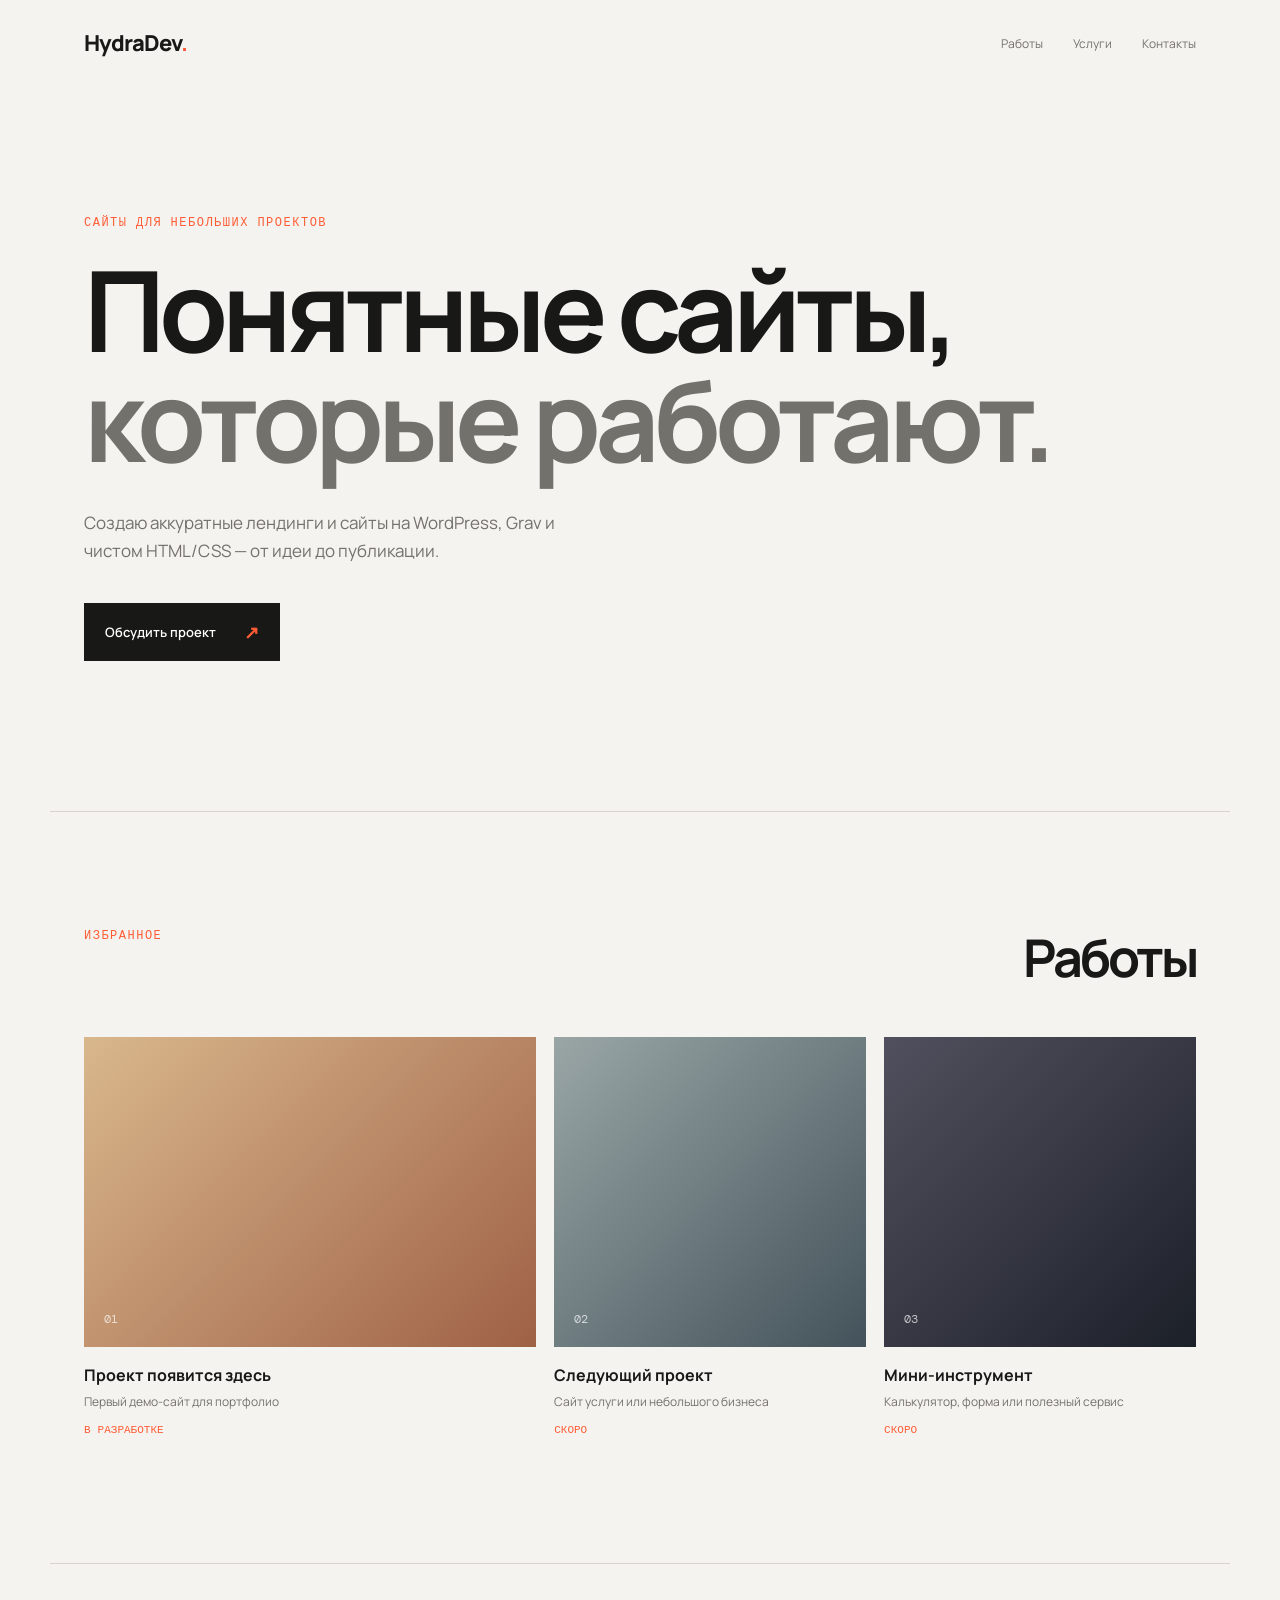
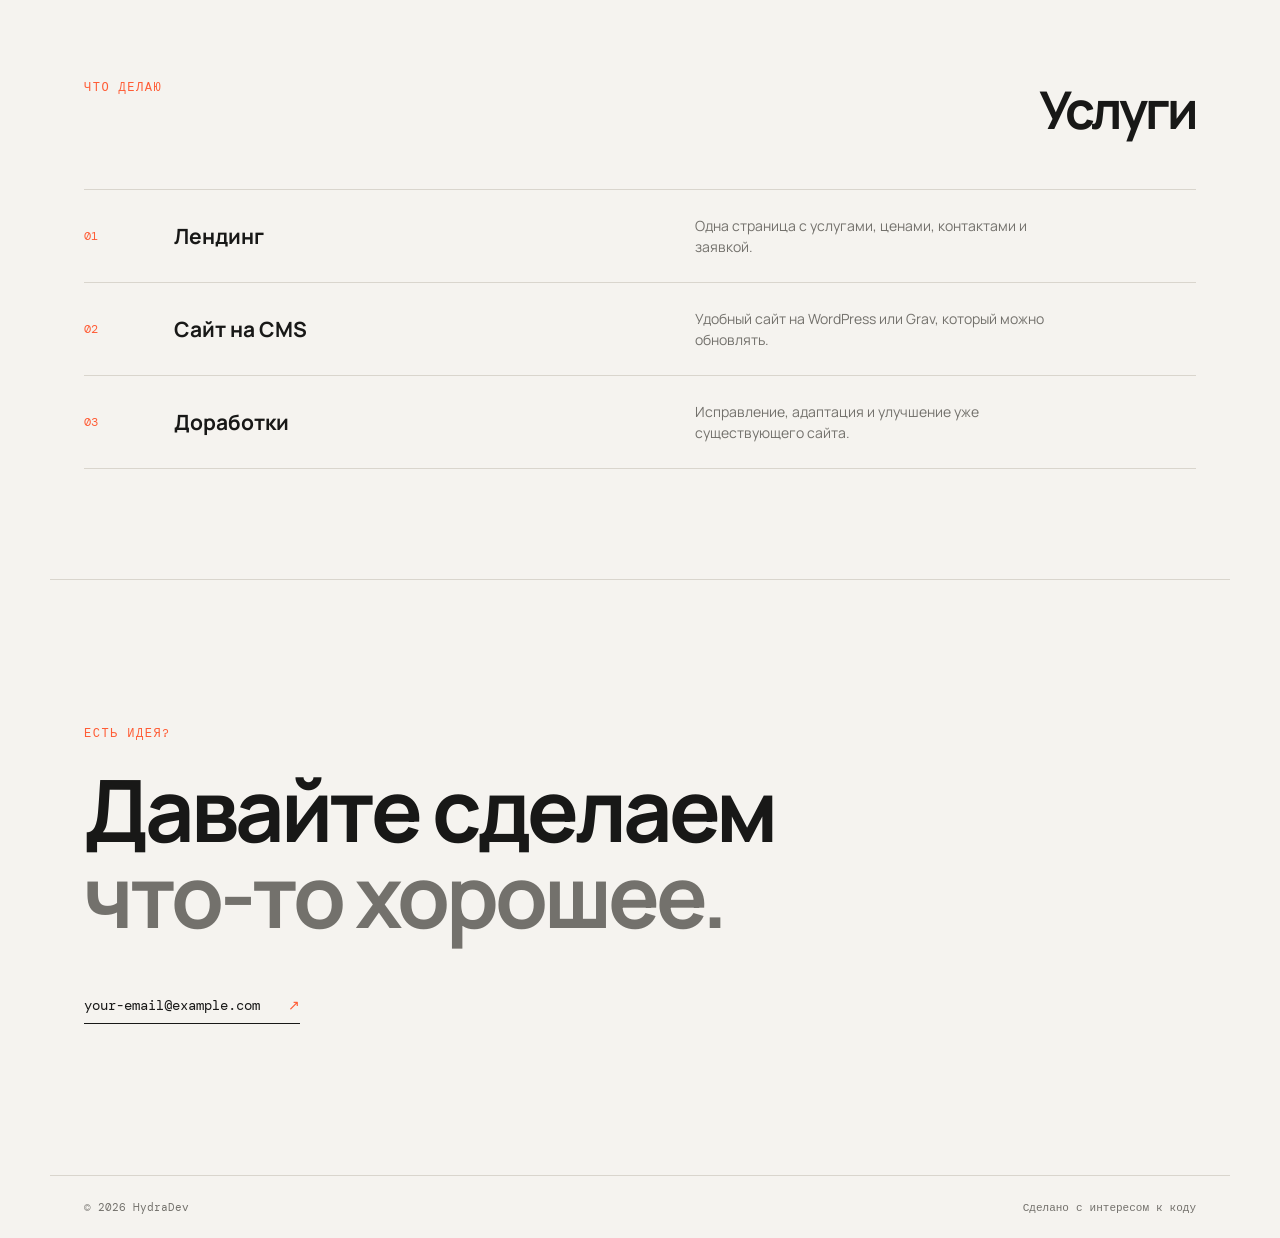
==== index.html @ 3c00d375 "Create first portfolio landing page" ====
<!doctype html>
<html lang="ru">
<head>
  <meta charset="utf-8">
  <meta name="viewport" content="width=device-width, initial-scale=1">
  <meta name="description" content="Портфолио HydraDev — быстрые сайты на WordPress, Grav и чистом HTML/CSS.">
  <title>HydraDev — сайты и веб-инструменты</title>
  <link rel="stylesheet" href="styles.css">
</head>
<body>
  <header class="site-header">
    <a class="brand" href="#top">HydraDev<span>.</span></a>
    <nav aria-label="Основная навигация">
      <a href="#works">Работы</a>
      <a href="#services">Услуги</a>
      <a href="#contact">Контакты</a>
    </nav>
  </header>

  <main id="top">
    <section class="hero">
      <p class="eyebrow">Сайты для небольших проектов</p>
      <h1>Понятные сайты,<br><em>которые работают.</em></h1>
      <p class="lead">Создаю аккуратные лендинги и сайты на WordPress, Grav и чистом HTML/CSS — от идеи до публикации.</p>
      <a class="button" href="#contact">Обсудить проект <span>↗</span></a>
    </section>

    <section class="section" id="works">
      <div class="section-heading"><p class="eyebrow">Избранное</p><h2>Работы</h2></div>
      <div class="work-grid">
        <article class="work-card featured"><div class="work-image warm"><span>01</span></div><div class="work-meta"><h3>Проект появится здесь</h3><p>Первый демо-сайт для портфолио</p><b>В разработке</b></div></article>
        <article class="work-card"><div class="work-image cool"><span>02</span></div><div class="work-meta"><h3>Следующий проект</h3><p>Сайт услуги или небольшого бизнеса</p><b>Скоро</b></div></article>
        <article class="work-card"><div class="work-image dark"><span>03</span></div><div class="work-meta"><h3>Мини-инструмент</h3><p>Калькулятор, форма или полезный сервис</p><b>Скоро</b></div></article>
      </div>
    </section>

    <section class="section services" id="services">
      <div class="section-heading"><p class="eyebrow">Что делаю</p><h2>Услуги</h2></div>
      <div class="service-list">
        <div><span>01</span><h3>Лендинг</h3><p>Одна страница с услугами, ценами, контактами и заявкой.</p></div>
        <div><span>02</span><h3>Сайт на CMS</h3><p>Удобный сайт на WordPress или Grav, который можно обновлять.</p></div>
        <div><span>03</span><h3>Доработки</h3><p>Исправление, адаптация и улучшение уже существующего сайта.</p></div>
      </div>
    </section>

    <section class="contact" id="contact"><p class="eyebrow">Есть идея?</p><h2>Давайте сделаем<br><em>что-то хорошее.</em></h2><a class="contact-link" href="mailto:your-email@example.com">your-email@example.com <span>↗</span></a></section>
  </main>

  <footer><span>© 2026 HydraDev</span><span>Сделано с интересом к коду</span></footer>
</body>
</html>
---- styles.css ----
@import url('https://fonts.googleapis.com/css2?family=DM+Mono:wght@400;500&family=Manrope:wght@400;500;600;700;800&display=swap');
:root{--ink:#181817;--muted:#73716c;--paper:#f5f3ef;--line:#d9d5cd;--accent:#ff5c35}*{box-sizing:border-box}html{scroll-behavior:smooth}body{margin:0;background:var(--paper);color:var(--ink);font-family:Manrope,Arial,sans-serif}a{color:inherit;text-decoration:none}.site-header,main,footer{max-width:1180px;margin:auto}.site-header{display:flex;justify-content:space-between;align-items:center;padding:28px 34px}.brand{font-size:22px;font-weight:800;letter-spacing:-1px}.brand span{color:var(--accent)}nav{display:flex;gap:30px;font-size:12px;color:var(--muted)}nav a:hover{color:var(--ink)}.hero{padding:128px 34px 150px;border-bottom:1px solid var(--line)}.eyebrow{font:12px 'DM Mono',monospace;text-transform:uppercase;letter-spacing:1.5px;color:var(--accent);margin:0 0 25px}.hero h1{font-size:clamp(54px,9vw,112px);line-height:.98;letter-spacing:-6px;margin:0 0 34px;font-weight:700}.hero h1 em,.contact h2 em{font-style:normal;color:var(--muted)}.lead{max-width:490px;font-size:17px;line-height:1.65;color:var(--muted);margin:0 0 38px}.button{display:inline-flex;gap:28px;align-items:center;background:var(--ink);color:white;padding:17px 21px;font-size:13px;font-weight:600}.button span{color:var(--accent);font-size:18px}.section{padding:110px 34px;border-bottom:1px solid var(--line)}.section-heading{display:flex;justify-content:space-between;align-items:start;margin-bottom:44px}.section-heading .eyebrow{margin:5px 0}.section h2{font-size:52px;letter-spacing:-3px;margin:0}.work-grid{display:grid;grid-template-columns:1.45fr 1fr 1fr;gap:18px}.work-image{height:310px;display:flex;align-items:flex-end;padding:20px;font:12px 'DM Mono',monospace}.work-image span{color:rgba(255,255,255,.7)}.warm{background:linear-gradient(135deg,#d9b78c,#9f6146)}.cool{background:linear-gradient(135deg,#9aa6a6,#44535b)}.dark{background:linear-gradient(135deg,#51505e,#1c2029)}.work-meta{padding:17px 0}.work-meta h3{font-size:16px;margin:0 0 7px}.work-meta p,.work-meta b{font-size:12px;color:var(--muted);font-weight:400;margin:0}.work-meta b{display:block;margin-top:12px;color:var(--accent);font:11px 'DM Mono',monospace;text-transform:uppercase}.service-list{border-top:1px solid var(--line)}.service-list>div{display:grid;grid-template-columns:70px 1fr 1fr;gap:20px;align-items:center;padding:25px 0;border-bottom:1px solid var(--line)}.service-list span{font:12px 'DM Mono',monospace;color:var(--accent)}.service-list h3{font-size:21px;margin:0}.service-list p{font-size:14px;line-height:1.5;color:var(--muted);max-width:370px;margin:0}.contact{padding:145px 34px 160px}.contact h2{font-size:clamp(44px,7vw,86px);line-height:1;letter-spacing:-4px;margin:0 0 55px}.contact-link{font:14px 'DM Mono',monospace;border-bottom:1px solid var(--ink);padding-bottom:9px}.contact-link span{color:var(--accent);margin-left:20px}footer{border-top:1px solid var(--line);padding:24px 34px;display:flex;justify-content:space-between;color:var(--muted);font:11px 'DM Mono',monospace}@media(max-width:700px){.site-header,footer{padding-left:20px;padding-right:20px}nav{gap:12px}.hero,.section,.contact{padding-left:20px;padding-right:20px}.hero{padding-top:90px;padding-bottom:100px}.hero h1{letter-spacing:-3px}.section-heading{display:block}.section-heading h2{margin-top:15px}.work-grid{grid-template-columns:1fr}.work-image{height:220px}.service-list>div{grid-template-columns:42px 1fr}.service-list p{grid-column:2}.contact{padding-top:100px;padding-bottom:110px}footer{display:block;line-height:2.2}}
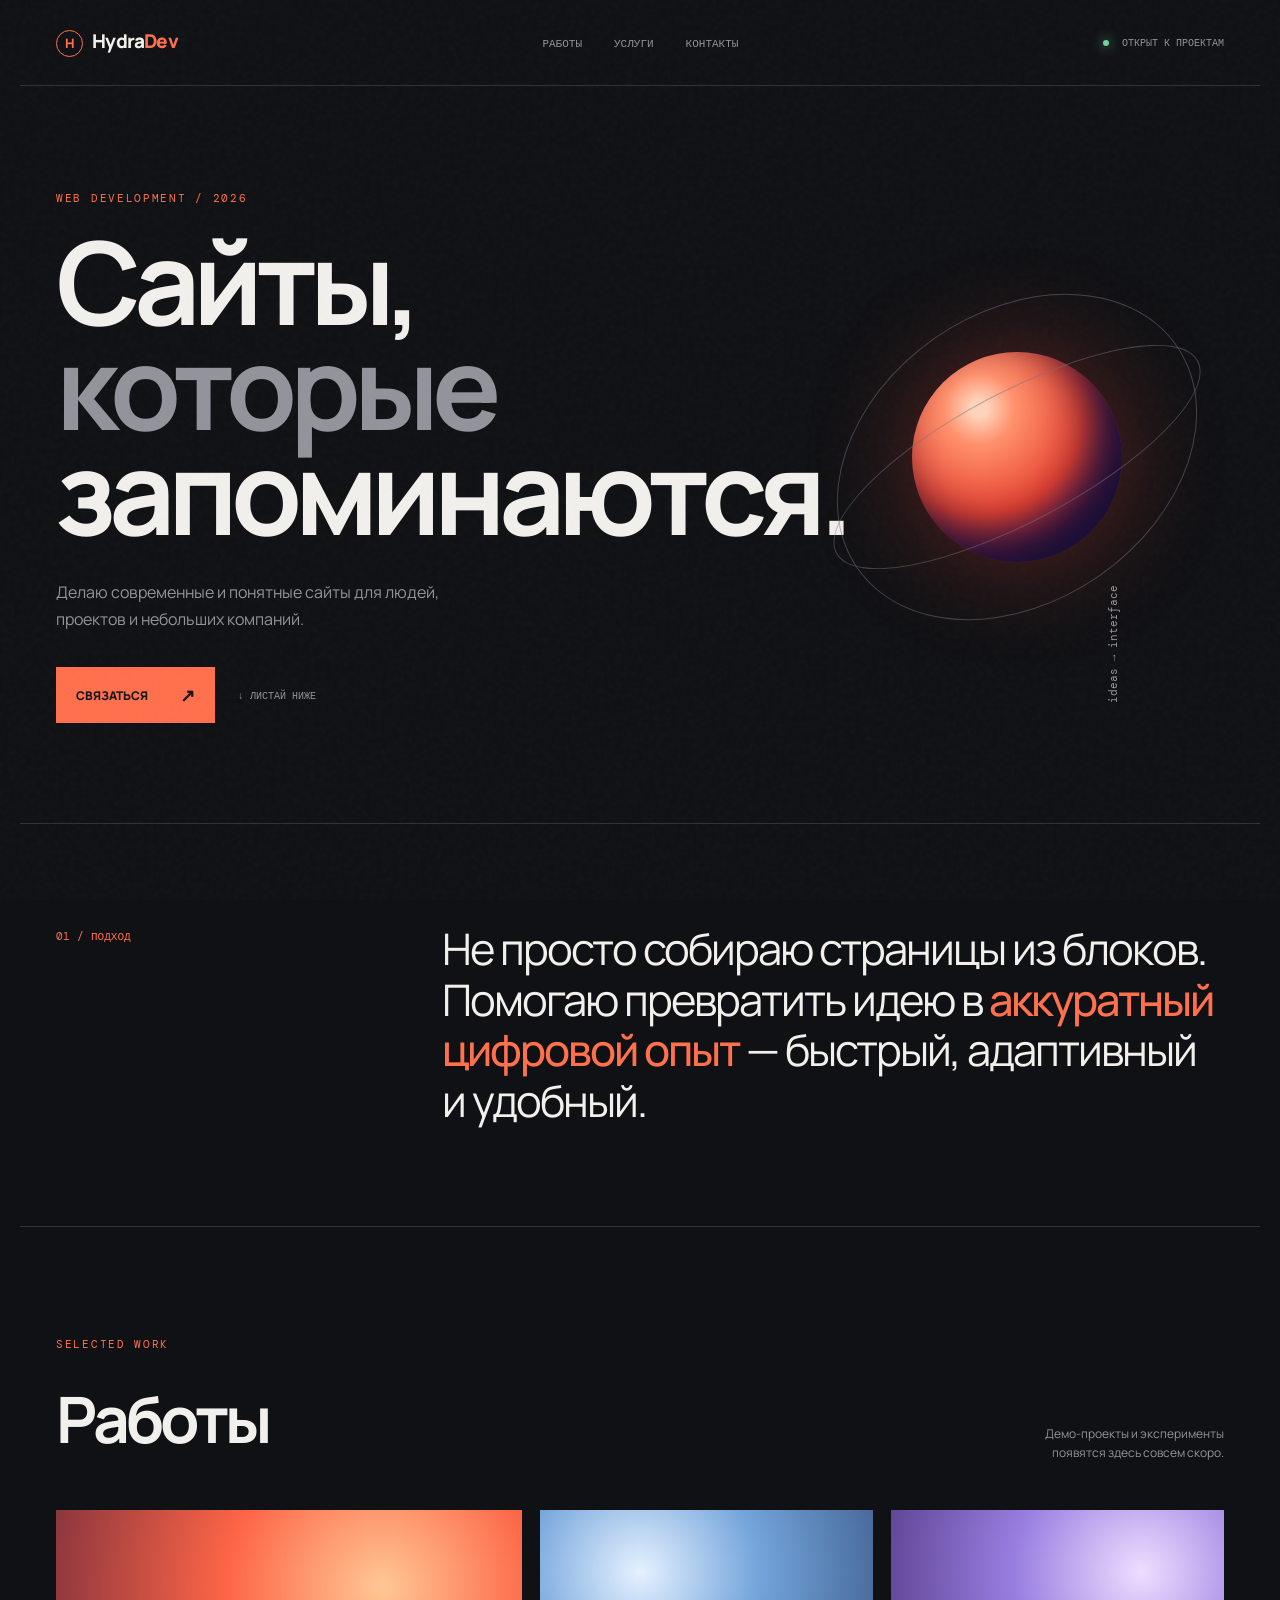
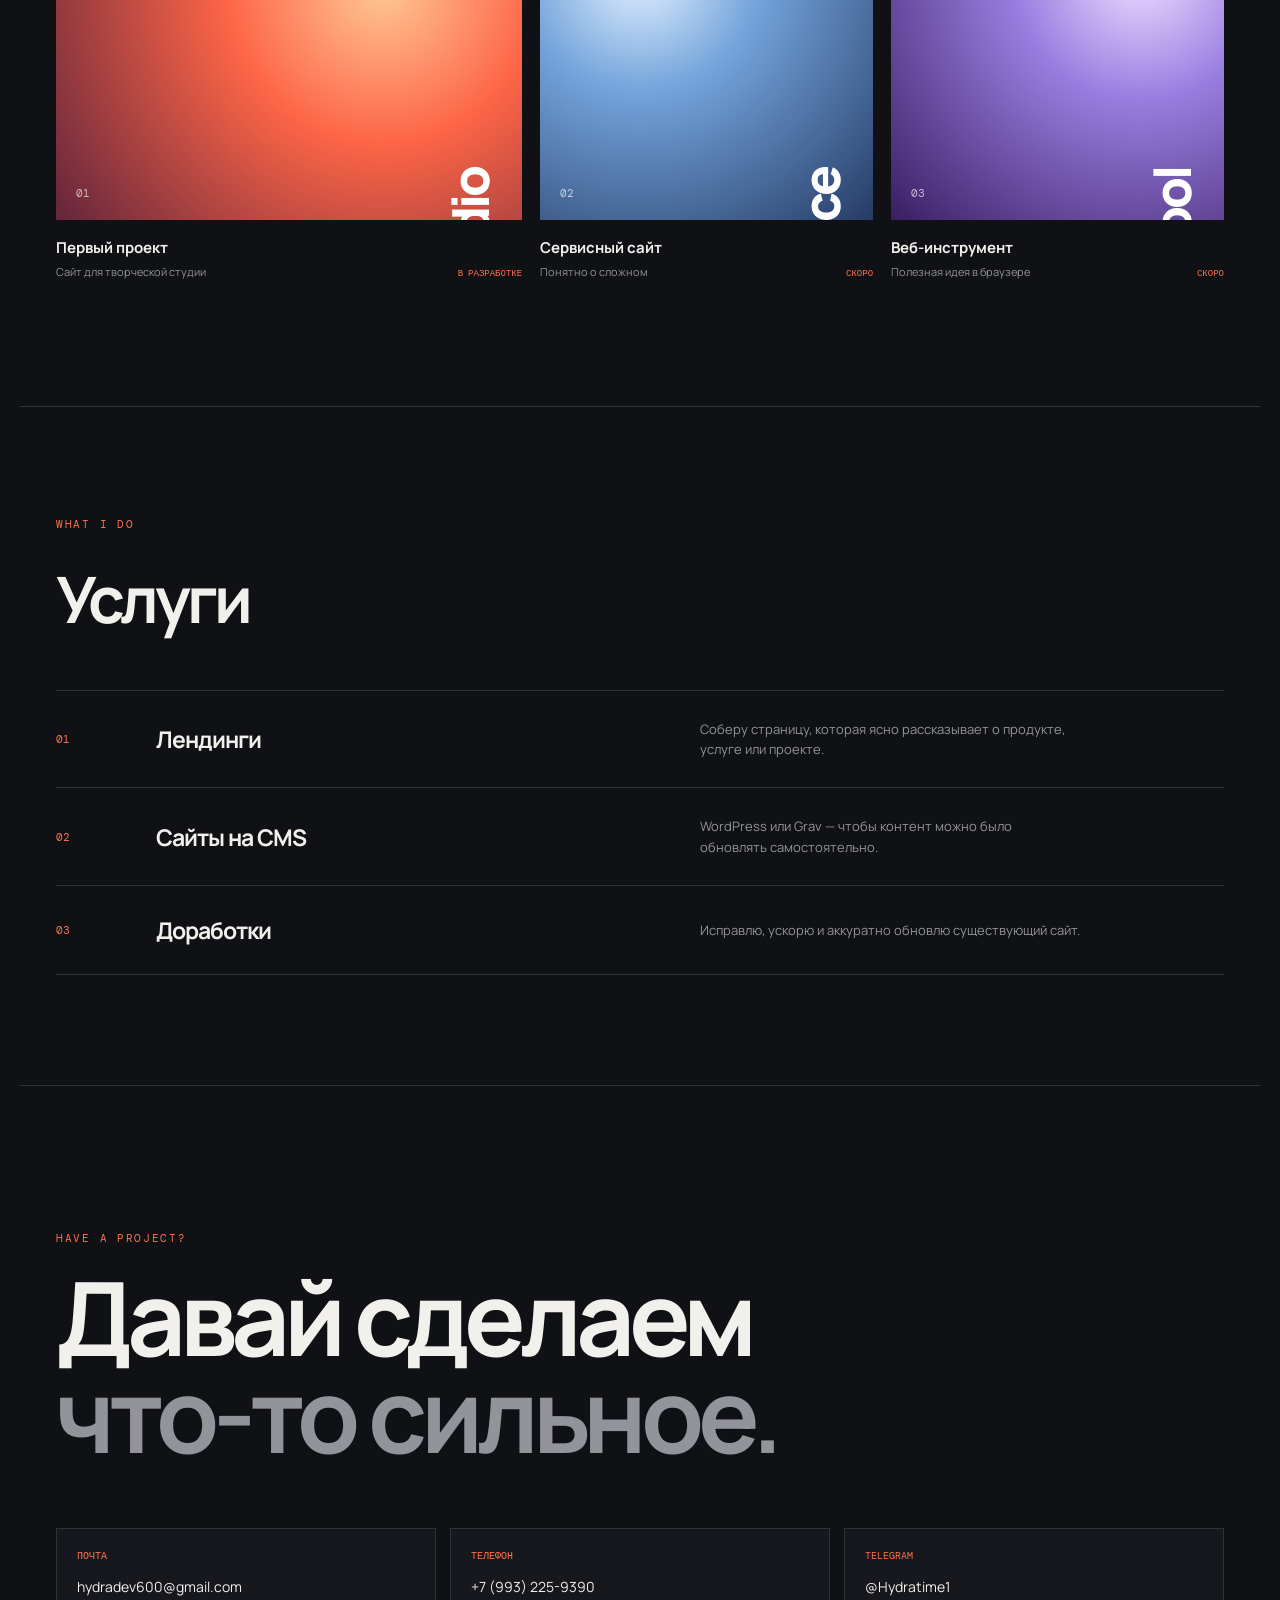
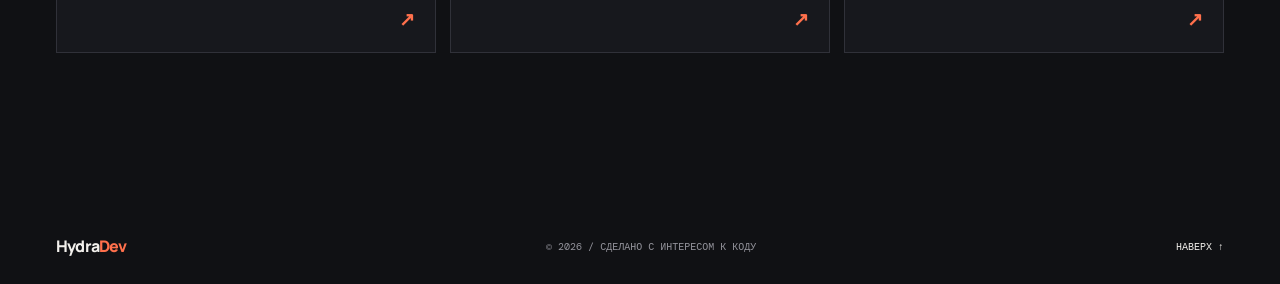
==== commit 07549706: "Redesign portfolio and add contact details" ====
--- a/index.html
+++ b/index.html
@@ -3,49 +3,51 @@
 <head>
   <meta charset="utf-8">
   <meta name="viewport" content="width=device-width, initial-scale=1">
-  <meta name="description" content="Портфолио HydraDev — быстрые сайты на WordPress, Grav и чистом HTML/CSS.">
-  <title>HydraDev — сайты и веб-инструменты</title>
+  <meta name="description" content="HydraDev — разработка сайтов на WordPress, Grav и HTML/CSS.">
+  <meta name="theme-color" content="#101114">
+  <title>HydraDev — сайты с характером</title>
+  <link rel="preconnect" href="https://fonts.googleapis.com">
+  <link rel="preconnect" href="https://fonts.gstatic.com" crossorigin>
+  <link href="https://fonts.googleapis.com/css2?family=DM+Mono:wght@400;500&family=Manrope:wght@400;500;600;700;800&display=swap" rel="stylesheet">
   <link rel="stylesheet" href="styles.css">
 </head>
 <body>
+  <div class="noise" aria-hidden="true"></div>
   <header class="site-header">
-    <a class="brand" href="#top">HydraDev<span>.</span></a>
+    <a class="brand" href="#top" aria-label="HydraDev, на главную"><span class="brand-mark">H</span> Hydra<span>Dev</span></a>
     <nav aria-label="Основная навигация">
-      <a href="#works">Работы</a>
-      <a href="#services">Услуги</a>
-      <a href="#contact">Контакты</a>
+      <a href="#works">Работы</a><a href="#services">Услуги</a><a href="#contacts">Контакты</a>
     </nav>
+    <span class="availability"><i></i> открыт к проектам</span>
   </header>
 
   <main id="top">
     <section class="hero">
-      <p class="eyebrow">Сайты для небольших проектов</p>
-      <h1>Понятные сайты,<br><em>которые работают.</em></h1>
-      <p class="lead">Создаю аккуратные лендинги и сайты на WordPress, Grav и чистом HTML/CSS — от идеи до публикации.</p>
-      <a class="button" href="#contact">Обсудить проект <span>↗</span></a>
+      <div class="hero-copy">
+        <p class="eyebrow">Web development / 2026</p>
+        <h1>Сайты,<br><em>которые</em><br>запоминаются.</h1>
+        <p class="lead">Делаю современные и понятные сайты для людей, проектов и небольших компаний.</p>
+        <div class="hero-actions"><a class="button" href="#contacts">Связаться <span>↗</span></a><span class="scroll-note">↓ листай ниже</span></div>
+      </div>
+      <div class="hero-art" aria-hidden="true"><div class="orb"></div><div class="orbit orbit-one"></div><div class="orbit orbit-two"></div><span class="art-label">ideas → interface</span></div>
     </section>
 
+    <section class="intro"><p class="section-number">01 / подход</p><p class="intro-text">Не просто собираю страницы из блоков. Помогаю превратить идею в <strong>аккуратный цифровой опыт</strong> — быстрый, адаптивный и удобный.</p></section>
+
     <section class="section" id="works">
-      <div class="section-heading"><p class="eyebrow">Избранное</p><h2>Работы</h2></div>
+      <div class="section-top"><div><p class="eyebrow">Selected work</p><h2>Работы</h2></div><p class="section-caption">Демо-проекты и эксперименты<br>появятся здесь совсем скоро.</p></div>
       <div class="work-grid">
-        <article class="work-card featured"><div class="work-image warm"><span>01</span></div><div class="work-meta"><h3>Проект появится здесь</h3><p>Первый демо-сайт для портфолио</p><b>В разработке</b></div></article>
-        <article class="work-card"><div class="work-image cool"><span>02</span></div><div class="work-meta"><h3>Следующий проект</h3><p>Сайт услуги или небольшого бизнеса</p><b>Скоро</b></div></article>
-        <article class="work-card"><div class="work-image dark"><span>03</span></div><div class="work-meta"><h3>Мини-инструмент</h3><p>Калькулятор, форма или полезный сервис</p><b>Скоро</b></div></article>
+        <article class="work-card work-main"><div class="work-visual visual-orange"><span class="visual-index">01</span><span class="visual-word">studio</span></div><div class="work-info"><div><h3>Первый проект</h3><p>Сайт для творческой студии</p></div><span class="status">в разработке</span></div></article>
+        <article class="work-card"><div class="work-visual visual-blue"><span class="visual-index">02</span><span class="visual-word">service</span></div><div class="work-info"><div><h3>Сервисный сайт</h3><p>Понятно о сложном</p></div><span class="status">скоро</span></div></article>
+        <article class="work-card"><div class="work-visual visual-violet"><span class="visual-index">03</span><span class="visual-word">tool</span></div><div class="work-info"><div><h3>Веб-инструмент</h3><p>Полезная идея в браузере</p></div><span class="status">скоро</span></div></article>
       </div>
     </section>
 
-    <section class="section services" id="services">
-      <div class="section-heading"><p class="eyebrow">Что делаю</p><h2>Услуги</h2></div>
-      <div class="service-list">
-        <div><span>01</span><h3>Лендинг</h3><p>Одна страница с услугами, ценами, контактами и заявкой.</p></div>
-        <div><span>02</span><h3>Сайт на CMS</h3><p>Удобный сайт на WordPress или Grav, который можно обновлять.</p></div>
-        <div><span>03</span><h3>Доработки</h3><p>Исправление, адаптация и улучшение уже существующего сайта.</p></div>
-      </div>
-    </section>
+    <section class="section services" id="services"><div class="section-top"><div><p class="eyebrow">What I do</p><h2>Услуги</h2></div></div><div class="service-list"><div><span>01</span><h3>Лендинги</h3><p>Соберу страницу, которая ясно рассказывает о продукте, услуге или проекте.</p></div><div><span>02</span><h3>Сайты на CMS</h3><p>WordPress или Grav — чтобы контент можно было обновлять самостоятельно.</p></div><div><span>03</span><h3>Доработки</h3><p>Исправлю, ускорю и аккуратно обновлю существующий сайт.</p></div></div></section>
 
-    <section class="contact" id="contact"><p class="eyebrow">Есть идея?</p><h2>Давайте сделаем<br><em>что-то хорошее.</em></h2><a class="contact-link" href="mailto:your-email@example.com">your-email@example.com <span>↗</span></a></section>
+    <section class="contact" id="contacts"><p class="eyebrow">Have a project?</p><h2>Давай сделаем<br><em>что-то сильное.</em></h2><div class="contact-grid"><a href="mailto:hydradev600@gmail.com"><small>Почта</small><span>hydradev600@gmail.com</span><b>↗</b></a><a href="tel:+79932259390"><small>Телефон</small><span>+7 (993) 225-9390</span><b>↗</b></a><a href="https://t.me/Hydratime1" target="_blank" rel="noreferrer"><small>Telegram</small><span>@Hydratime1</span><b>↗</b></a></div></section>
   </main>
 
-  <footer><span>© 2026 HydraDev</span><span>Сделано с интересом к коду</span></footer>
+  <footer><span class="brand">Hydra<span>Dev</span></span><span>© 2026 / сделано с интересом к коду</span><a href="#top">наверх ↑</a></footer>
 </body>
 </html>
--- a/styles.css
+++ b/styles.css
@@ -1,2 +1 @@
-@import url('https://fonts.googleapis.com/css2?family=DM+Mono:wght@400;500&family=Manrope:wght@400;500;600;700;800&display=swap');
-:root{--ink:#181817;--muted:#73716c;--paper:#f5f3ef;--line:#d9d5cd;--accent:#ff5c35}*{box-sizing:border-box}html{scroll-behavior:smooth}body{margin:0;background:var(--paper);color:var(--ink);font-family:Manrope,Arial,sans-serif}a{color:inherit;text-decoration:none}.site-header,main,footer{max-width:1180px;margin:auto}.site-header{display:flex;justify-content:space-between;align-items:center;padding:28px 34px}.brand{font-size:22px;font-weight:800;letter-spacing:-1px}.brand span{color:var(--accent)}nav{display:flex;gap:30px;font-size:12px;color:var(--muted)}nav a:hover{color:var(--ink)}.hero{padding:128px 34px 150px;border-bottom:1px solid var(--line)}.eyebrow{font:12px 'DM Mono',monospace;text-transform:uppercase;letter-spacing:1.5px;color:var(--accent);margin:0 0 25px}.hero h1{font-size:clamp(54px,9vw,112px);line-height:.98;letter-spacing:-6px;margin:0 0 34px;font-weight:700}.hero h1 em,.contact h2 em{font-style:normal;color:var(--muted)}.lead{max-width:490px;font-size:17px;line-height:1.65;color:var(--muted);margin:0 0 38px}.button{display:inline-flex;gap:28px;align-items:center;background:var(--ink);color:white;padding:17px 21px;font-size:13px;font-weight:600}.button span{color:var(--accent);font-size:18px}.section{padding:110px 34px;border-bottom:1px solid var(--line)}.section-heading{display:flex;justify-content:space-between;align-items:start;margin-bottom:44px}.section-heading .eyebrow{margin:5px 0}.section h2{font-size:52px;letter-spacing:-3px;margin:0}.work-grid{display:grid;grid-template-columns:1.45fr 1fr 1fr;gap:18px}.work-image{height:310px;display:flex;align-items:flex-end;padding:20px;font:12px 'DM Mono',monospace}.work-image span{color:rgba(255,255,255,.7)}.warm{background:linear-gradient(135deg,#d9b78c,#9f6146)}.cool{background:linear-gradient(135deg,#9aa6a6,#44535b)}.dark{background:linear-gradient(135deg,#51505e,#1c2029)}.work-meta{padding:17px 0}.work-meta h3{font-size:16px;margin:0 0 7px}.work-meta p,.work-meta b{font-size:12px;color:var(--muted);font-weight:400;margin:0}.work-meta b{display:block;margin-top:12px;color:var(--accent);font:11px 'DM Mono',monospace;text-transform:uppercase}.service-list{border-top:1px solid var(--line)}.service-list>div{display:grid;grid-template-columns:70px 1fr 1fr;gap:20px;align-items:center;padding:25px 0;border-bottom:1px solid var(--line)}.service-list span{font:12px 'DM Mono',monospace;color:var(--accent)}.service-list h3{font-size:21px;margin:0}.service-list p{font-size:14px;line-height:1.5;color:var(--muted);max-width:370px;margin:0}.contact{padding:145px 34px 160px}.contact h2{font-size:clamp(44px,7vw,86px);line-height:1;letter-spacing:-4px;margin:0 0 55px}.contact-link{font:14px 'DM Mono',monospace;border-bottom:1px solid var(--ink);padding-bottom:9px}.contact-link span{color:var(--accent);margin-left:20px}footer{border-top:1px solid var(--line);padding:24px 34px;display:flex;justify-content:space-between;color:var(--muted);font:11px 'DM Mono',monospace}@media(max-width:700px){.site-header,footer{padding-left:20px;padding-right:20px}nav{gap:12px}.hero,.section,.contact{padding-left:20px;padding-right:20px}.hero{padding-top:90px;padding-bottom:100px}.hero h1{letter-spacing:-3px}.section-heading{display:block}.section-heading h2{margin-top:15px}.work-grid{grid-template-columns:1fr}.work-image{height:220px}.service-list>div{grid-template-columns:42px 1fr}.service-list p{grid-column:2}.contact{padding-top:100px;padding-bottom:110px}footer{display:block;line-height:2.2}}
+:root{--bg:#101114;--surface:#17181d;--text:#f2f0ec;--muted:#93939b;--line:#303139;--accent:#ff704c;--blue:#9cc6ff;--violet:#bca8ff}*{box-sizing:border-box}html{scroll-behavior:smooth}body{margin:0;background:var(--bg);color:var(--text);font-family:Manrope,Arial,sans-serif}body:before{content:"";position:fixed;inset:0;pointer-events:none;opacity:.035;background-image:url("data:image/svg+xml,%3Csvg viewBox='0 0 180 180' xmlns='http://www.w3.org/2000/svg'%3E%3Cfilter id='n'%3E%3CfeTurbulence type='fractalNoise' baseFrequency='.9' numOctaves='4' stitchTiles='stitch'/%3E%3C/filter%3E%3Crect width='100%25' height='100%25' filter='url(%23n)' opacity='.8'/%3E%3C/svg%3E")}a{color:inherit;text-decoration:none}.site-header,main,footer{max-width:1240px;margin:auto}.site-header{height:86px;padding:0 36px;display:flex;align-items:center;justify-content:space-between;border-bottom:1px solid var(--line)}.brand{font-size:19px;font-weight:800;letter-spacing:-.8px}.brand span{color:var(--accent)}.brand-mark{display:inline-grid;place-items:center;width:27px;height:27px;margin-right:6px;border:1px solid var(--accent);border-radius:50%;color:var(--accent);font-size:13px}.site-header nav{display:flex;gap:32px;font:11px 'DM Mono',monospace;color:var(--muted);text-transform:uppercase}.site-header nav a:hover,footer a:hover{color:var(--accent)}.availability{font:10px 'DM Mono',monospace;color:var(--muted);text-transform:uppercase}.availability i{display:inline-block;width:6px;height:6px;margin-right:7px;border-radius:50%;background:#70d49c;box-shadow:0 0 12px #70d49c}.hero{min-height:670px;padding:105px 36px 100px;display:grid;grid-template-columns:1.1fr .9fr;align-items:center;border-bottom:1px solid var(--line);overflow:hidden}.eyebrow{margin:0 0 24px;color:var(--accent);font:11px 'DM Mono',monospace;letter-spacing:1.7px;text-transform:uppercase}.hero h1{margin:0;font-size:clamp(62px,9vw,128px);line-height:.91;letter-spacing:-7px;font-weight:700}.hero h1 em,.contact h2 em{font-style:normal;color:var(--muted)}.lead{max-width:410px;margin:36px 0 35px;color:var(--muted);font-size:16px;line-height:1.65}.hero-actions{display:flex;align-items:center;gap:23px}.button{display:inline-flex;gap:32px;align-items:center;padding:16px 20px;background:var(--accent);color:#151517;font-size:12px;font-weight:800;text-transform:uppercase}.button span{font-size:18px}.scroll-note{color:var(--muted);font:10px 'DM Mono',monospace;text-transform:uppercase}.hero-art{height:440px;position:relative;display:grid;place-items:center}.orb{width:210px;height:210px;border-radius:50%;background:radial-gradient(circle at 32% 27%,#ffd2b9 0 4%,#ff916d 17%,#e84331 50%,#791a45 75%,#221629 100%);box-shadow:0 0 100px #e8433159, inset -25px -25px 45px #170f35}.orbit{position:absolute;border:1px solid #74757e80;border-radius:50%;transform:rotate(-28deg)}.orbit-one{width:410px;height:130px}.orbit-two{width:290px;height:390px;transform:rotate(55deg)}.art-label{position:absolute;right:4%;bottom:6%;font:11px 'DM Mono',monospace;color:var(--muted);transform:rotate(-90deg)}.intro{padding:100px 36px;display:grid;grid-template-columns:1fr 2.2fr;gap:30px;border-bottom:1px solid var(--line)}.section-number{margin:5px 0;color:var(--accent);font:11px 'DM Mono',monospace;text-transform:uppercase}.intro-text{max-width:780px;margin:0;font-size:clamp(25px,3.4vw,46px);line-height:1.16;letter-spacing:-2px}.intro-text strong{color:var(--accent);font-weight:500}.section{padding:110px 36px;border-bottom:1px solid var(--line)}.section-top{display:flex;justify-content:space-between;align-items:end;margin-bottom:48px}.section-top h2{margin:0;font-size:64px;letter-spacing:-4px}.section-caption{margin:0;color:var(--muted);font-size:12px;line-height:1.6;text-align:right}.work-grid{display:grid;grid-template-columns:1.4fr 1fr 1fr;gap:18px}.work-visual{height:310px;padding:20px;display:flex;align-items:flex-end;justify-content:space-between;overflow:hidden;position:relative}.visual-index{font:11px 'DM Mono',monospace;color:#ffffffb0}.visual-word{font-size:clamp(28px,4vw,60px);font-weight:800;letter-spacing:-3px;color:#fff;transform:rotate(-90deg) translate(32px,2px);transform-origin:right bottom}.visual-orange{background:radial-gradient(circle at 70% 25%,#ffc795,#fd6546 39%,#63253c 100%)}.visual-blue{background:radial-gradient(circle at 30% 20%,#e5f1ff,#73a4db 35%,#263b66 100%)}.visual-violet{background:radial-gradient(circle at 75% 20%,#efddff,#997ee1 36%,#3a1e62 100%)}.work-info{padding:17px 0;display:flex;justify-content:space-between;gap:10px}.work-info h3{margin:0 0 6px;font-size:15px}.work-info p{margin:0;color:var(--muted);font-size:11px}.status{align-self:end;color:var(--accent);font:9px 'DM Mono',monospace;text-transform:uppercase;white-space:nowrap}.service-list{border-top:1px solid var(--line)}.service-list>div{display:grid;grid-template-columns:80px 1fr 1fr;gap:20px;align-items:center;padding:28px 0;border-bottom:1px solid var(--line)}.service-list span{color:var(--accent);font:11px 'DM Mono',monospace}.service-list h3{margin:0;font-size:23px;letter-spacing:-1px}.service-list p{max-width:380px;margin:0;color:var(--muted);font-size:13px;line-height:1.55}.contact{padding:145px 36px 155px}.contact h2{margin:0 0 65px;font-size:clamp(54px,8vw,110px);line-height:.95;letter-spacing:-6px}.contact-grid{display:grid;grid-template-columns:repeat(3,1fr);gap:14px}.contact-grid a{min-height:125px;padding:20px;background:var(--surface);border:1px solid var(--line);display:flex;flex-direction:column;transition:transform .2s,border-color .2s}.contact-grid a:hover{border-color:var(--accent);transform:translateY(-5px)}.contact-grid small{color:var(--accent);font:10px 'DM Mono',monospace;text-transform:uppercase}.contact-grid span{margin-top:auto;font-size:14px;word-break:break-word}.contact-grid b{align-self:end;margin-top:10px;color:var(--accent);font-size:19px}footer{padding:27px 36px;display:flex;justify-content:space-between;align-items:center;color:var(--muted);font:10px 'DM Mono',monospace;text-transform:uppercase}footer .brand{color:var(--text);font:800 16px Manrope;text-transform:none}footer a{color:var(--text)}@media(max-width:760px){.site-header{height:auto;padding:22px 20px;flex-wrap:wrap;gap:18px}.site-header nav{order:3;width:100%;justify-content:space-between}.availability{display:none}.hero{display:block;padding:83px 20px 100px;min-height:auto}.hero h1{font-size:clamp(59px,17vw,100px);letter-spacing:-5px}.hero-art{height:330px;margin-top:35px}.orb{width:160px;height:160px}.orbit-one{width:310px;height:105px}.orbit-two{height:290px;width:215px}.intro,.section,.contact{padding-left:20px;padding-right:20px}.intro{display:block}.intro-text{margin-top:25px}.section{padding-top:83px;padding-bottom:83px}.section-top{display:block}.section-top h2{margin-top:15px;font-size:55px}.section-caption{text-align:left;margin-top:22px}.work-grid{grid-template-columns:1fr}.work-visual{height:240px}.service-list>div{grid-template-columns:42px 1fr}.service-list p{grid-column:2}.contact{padding-top:95px;padding-bottom:105px}.contact h2{letter-spacing:-4px;margin-bottom:47px}.contact-grid{grid-template-columns:1fr}.contact-grid a{min-height:105px}footer{padding:24px 20px;display:grid;gap:14px}}
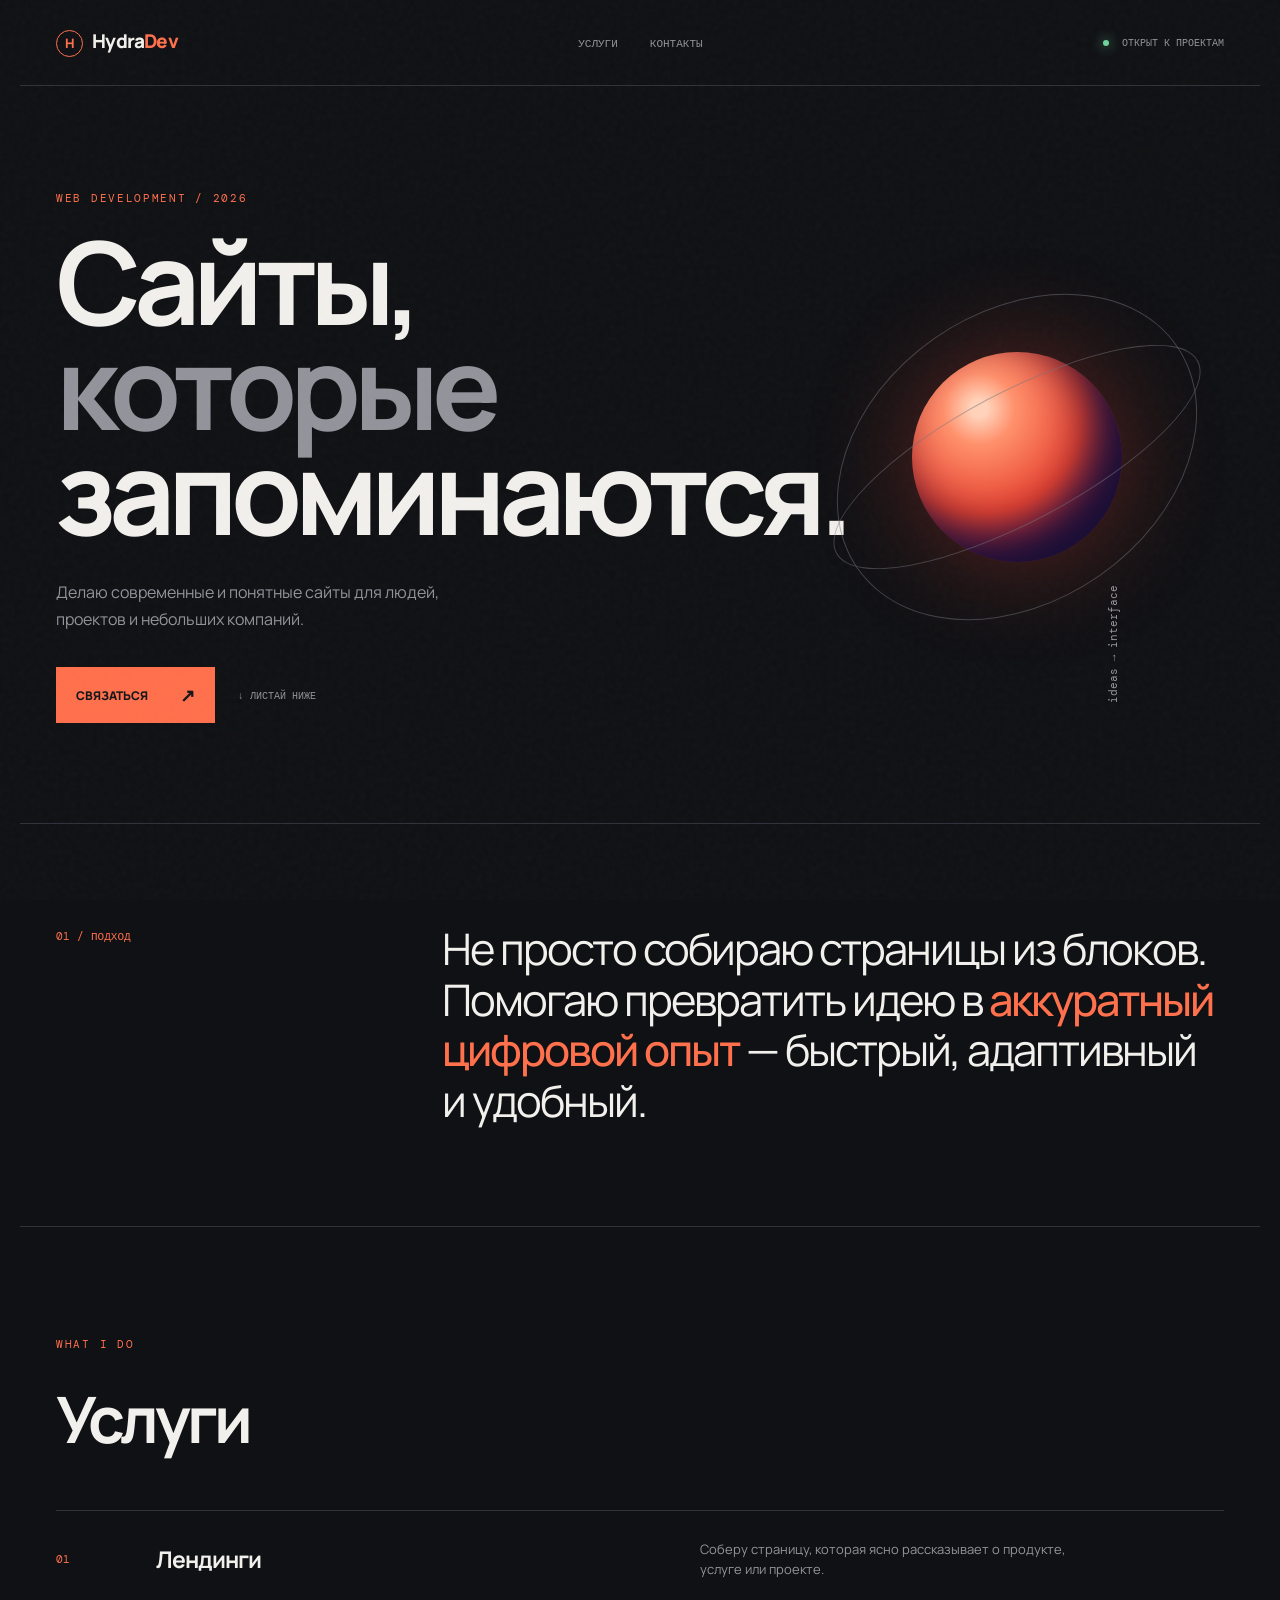
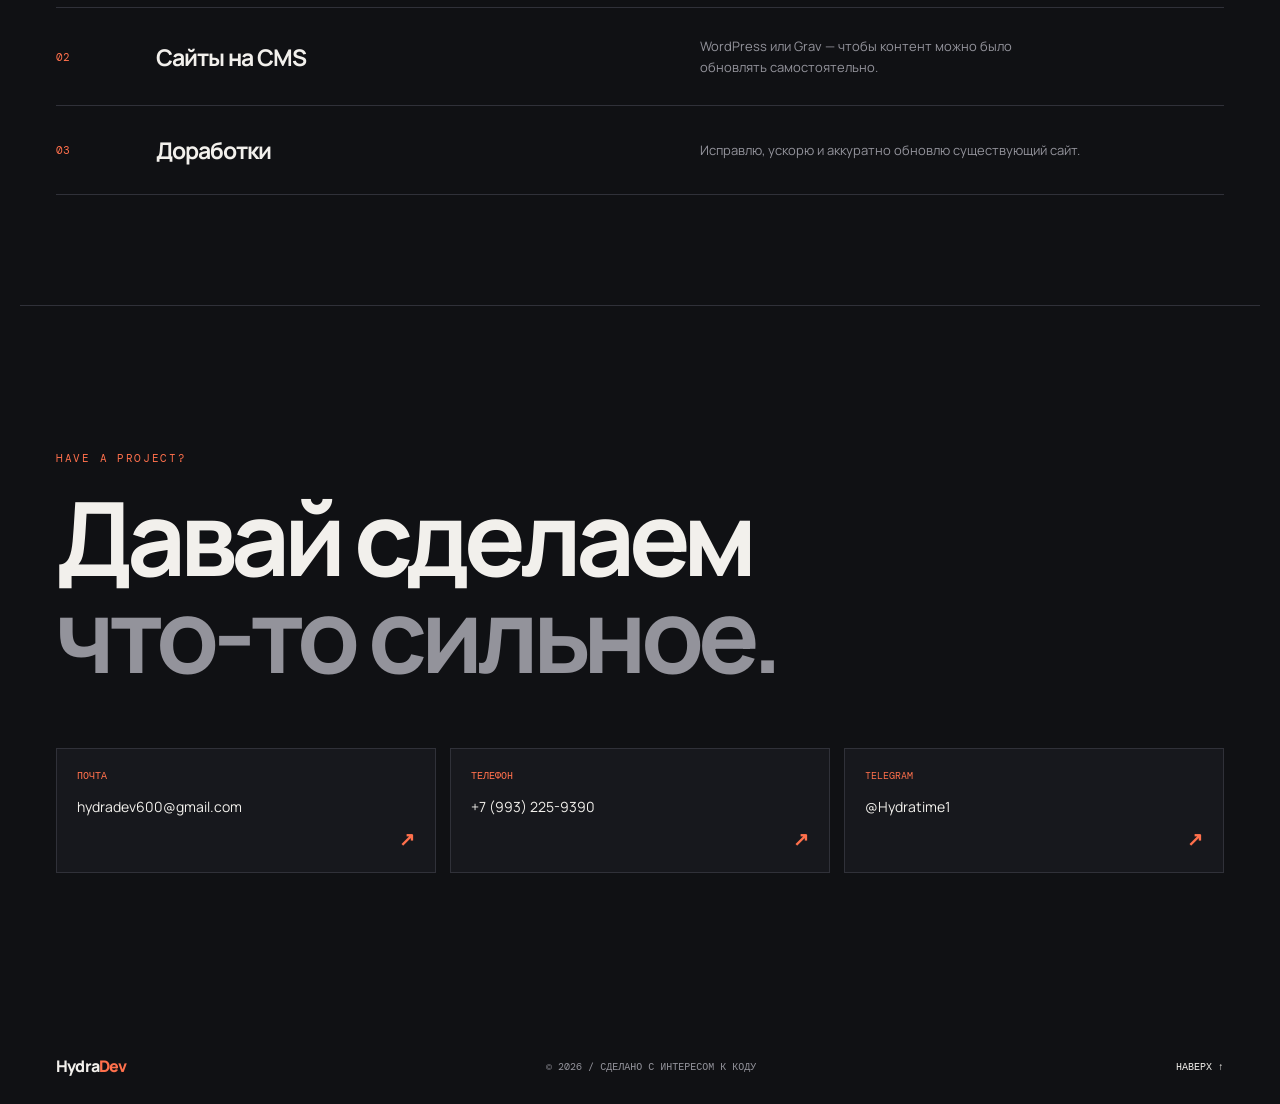
==== commit 25a55fda: "Remove empty work showcase" ====
--- a/index.html
+++ b/index.html
@@ -16,7 +16,7 @@
   <header class="site-header">
     <a class="brand" href="#top" aria-label="HydraDev, на главную"><span class="brand-mark">H</span> Hydra<span>Dev</span></a>
     <nav aria-label="Основная навигация">
-      <a href="#works">Работы</a><a href="#services">Услуги</a><a href="#contacts">Контакты</a>
+      <a href="#services">Услуги</a><a href="#contacts">Контакты</a>
     </nav>
     <span class="availability"><i></i> открыт к проектам</span>
   </header>
@@ -34,15 +34,6 @@
 
     <section class="intro"><p class="section-number">01 / подход</p><p class="intro-text">Не просто собираю страницы из блоков. Помогаю превратить идею в <strong>аккуратный цифровой опыт</strong> — быстрый, адаптивный и удобный.</p></section>
 
-    <section class="section" id="works">
-      <div class="section-top"><div><p class="eyebrow">Selected work</p><h2>Работы</h2></div><p class="section-caption">Демо-проекты и эксперименты<br>появятся здесь совсем скоро.</p></div>
-      <div class="work-grid">
-        <article class="work-card work-main"><div class="work-visual visual-orange"><span class="visual-index">01</span><span class="visual-word">studio</span></div><div class="work-info"><div><h3>Первый проект</h3><p>Сайт для творческой студии</p></div><span class="status">в разработке</span></div></article>
-        <article class="work-card"><div class="work-visual visual-blue"><span class="visual-index">02</span><span class="visual-word">service</span></div><div class="work-info"><div><h3>Сервисный сайт</h3><p>Понятно о сложном</p></div><span class="status">скоро</span></div></article>
-        <article class="work-card"><div class="work-visual visual-violet"><span class="visual-index">03</span><span class="visual-word">tool</span></div><div class="work-info"><div><h3>Веб-инструмент</h3><p>Полезная идея в браузере</p></div><span class="status">скоро</span></div></article>
-      </div>
-    </section>
-
     <section class="section services" id="services"><div class="section-top"><div><p class="eyebrow">What I do</p><h2>Услуги</h2></div></div><div class="service-list"><div><span>01</span><h3>Лендинги</h3><p>Соберу страницу, которая ясно рассказывает о продукте, услуге или проекте.</p></div><div><span>02</span><h3>Сайты на CMS</h3><p>WordPress или Grav — чтобы контент можно было обновлять самостоятельно.</p></div><div><span>03</span><h3>Доработки</h3><p>Исправлю, ускорю и аккуратно обновлю существующий сайт.</p></div></div></section>
 
     <section class="contact" id="contacts"><p class="eyebrow">Have a project?</p><h2>Давай сделаем<br><em>что-то сильное.</em></h2><div class="contact-grid"><a href="mailto:hydradev600@gmail.com"><small>Почта</small><span>hydradev600@gmail.com</span><b>↗</b></a><a href="tel:+79932259390"><small>Телефон</small><span>+7 (993) 225-9390</span><b>↗</b></a><a href="https://t.me/Hydratime1" target="_blank" rel="noreferrer"><small>Telegram</small><span>@Hydratime1</span><b>↗</b></a></div></section>
--- a/styles.css
+++ b/styles.css
@@ -1 +1,2 @@
-:root{--bg:#101114;--surface:#17181d;--text:#f2f0ec;--muted:#93939b;--line:#303139;--accent:#ff704c;--blue:#9cc6ff;--violet:#bca8ff}*{box-sizing:border-box}html{scroll-behavior:smooth}body{margin:0;background:var(--bg);color:var(--text);font-family:Manrope,Arial,sans-serif}body:before{content:"";position:fixed;inset:0;pointer-events:none;opacity:.035;background-image:url("data:image/svg+xml,%3Csvg viewBox='0 0 180 180' xmlns='http://www.w3.org/2000/svg'%3E%3Cfilter id='n'%3E%3CfeTurbulence type='fractalNoise' baseFrequency='.9' numOctaves='4' stitchTiles='stitch'/%3E%3C/filter%3E%3Crect width='100%25' height='100%25' filter='url(%23n)' opacity='.8'/%3E%3C/svg%3E")}a{color:inherit;text-decoration:none}.site-header,main,footer{max-width:1240px;margin:auto}.site-header{height:86px;padding:0 36px;display:flex;align-items:center;justify-content:space-between;border-bottom:1px solid var(--line)}.brand{font-size:19px;font-weight:800;letter-spacing:-.8px}.brand span{color:var(--accent)}.brand-mark{display:inline-grid;place-items:center;width:27px;height:27px;margin-right:6px;border:1px solid var(--accent);border-radius:50%;color:var(--accent);font-size:13px}.site-header nav{display:flex;gap:32px;font:11px 'DM Mono',monospace;color:var(--muted);text-transform:uppercase}.site-header nav a:hover,footer a:hover{color:var(--accent)}.availability{font:10px 'DM Mono',monospace;color:var(--muted);text-transform:uppercase}.availability i{display:inline-block;width:6px;height:6px;margin-right:7px;border-radius:50%;background:#70d49c;box-shadow:0 0 12px #70d49c}.hero{min-height:670px;padding:105px 36px 100px;display:grid;grid-template-columns:1.1fr .9fr;align-items:center;border-bottom:1px solid var(--line);overflow:hidden}.eyebrow{margin:0 0 24px;color:var(--accent);font:11px 'DM Mono',monospace;letter-spacing:1.7px;text-transform:uppercase}.hero h1{margin:0;font-size:clamp(62px,9vw,128px);line-height:.91;letter-spacing:-7px;font-weight:700}.hero h1 em,.contact h2 em{font-style:normal;color:var(--muted)}.lead{max-width:410px;margin:36px 0 35px;color:var(--muted);font-size:16px;line-height:1.65}.hero-actions{display:flex;align-items:center;gap:23px}.button{display:inline-flex;gap:32px;align-items:center;padding:16px 20px;background:var(--accent);color:#151517;font-size:12px;font-weight:800;text-transform:uppercase}.button span{font-size:18px}.scroll-note{color:var(--muted);font:10px 'DM Mono',monospace;text-transform:uppercase}.hero-art{height:440px;position:relative;display:grid;place-items:center}.orb{width:210px;height:210px;border-radius:50%;background:radial-gradient(circle at 32% 27%,#ffd2b9 0 4%,#ff916d 17%,#e84331 50%,#791a45 75%,#221629 100%);box-shadow:0 0 100px #e8433159, inset -25px -25px 45px #170f35}.orbit{position:absolute;border:1px solid #74757e80;border-radius:50%;transform:rotate(-28deg)}.orbit-one{width:410px;height:130px}.orbit-two{width:290px;height:390px;transform:rotate(55deg)}.art-label{position:absolute;right:4%;bottom:6%;font:11px 'DM Mono',monospace;color:var(--muted);transform:rotate(-90deg)}.intro{padding:100px 36px;display:grid;grid-template-columns:1fr 2.2fr;gap:30px;border-bottom:1px solid var(--line)}.section-number{margin:5px 0;color:var(--accent);font:11px 'DM Mono',monospace;text-transform:uppercase}.intro-text{max-width:780px;margin:0;font-size:clamp(25px,3.4vw,46px);line-height:1.16;letter-spacing:-2px}.intro-text strong{color:var(--accent);font-weight:500}.section{padding:110px 36px;border-bottom:1px solid var(--line)}.section-top{display:flex;justify-content:space-between;align-items:end;margin-bottom:48px}.section-top h2{margin:0;font-size:64px;letter-spacing:-4px}.section-caption{margin:0;color:var(--muted);font-size:12px;line-height:1.6;text-align:right}.work-grid{display:grid;grid-template-columns:1.4fr 1fr 1fr;gap:18px}.work-visual{height:310px;padding:20px;display:flex;align-items:flex-end;justify-content:space-between;overflow:hidden;position:relative}.visual-index{font:11px 'DM Mono',monospace;color:#ffffffb0}.visual-word{font-size:clamp(28px,4vw,60px);font-weight:800;letter-spacing:-3px;color:#fff;transform:rotate(-90deg) translate(32px,2px);transform-origin:right bottom}.visual-orange{background:radial-gradient(circle at 70% 25%,#ffc795,#fd6546 39%,#63253c 100%)}.visual-blue{background:radial-gradient(circle at 30% 20%,#e5f1ff,#73a4db 35%,#263b66 100%)}.visual-violet{background:radial-gradient(circle at 75% 20%,#efddff,#997ee1 36%,#3a1e62 100%)}.work-info{padding:17px 0;display:flex;justify-content:space-between;gap:10px}.work-info h3{margin:0 0 6px;font-size:15px}.work-info p{margin:0;color:var(--muted);font-size:11px}.status{align-self:end;color:var(--accent);font:9px 'DM Mono',monospace;text-transform:uppercase;white-space:nowrap}.service-list{border-top:1px solid var(--line)}.service-list>div{display:grid;grid-template-columns:80px 1fr 1fr;gap:20px;align-items:center;padding:28px 0;border-bottom:1px solid var(--line)}.service-list span{color:var(--accent);font:11px 'DM Mono',monospace}.service-list h3{margin:0;font-size:23px;letter-spacing:-1px}.service-list p{max-width:380px;margin:0;color:var(--muted);font-size:13px;line-height:1.55}.contact{padding:145px 36px 155px}.contact h2{margin:0 0 65px;font-size:clamp(54px,8vw,110px);line-height:.95;letter-spacing:-6px}.contact-grid{display:grid;grid-template-columns:repeat(3,1fr);gap:14px}.contact-grid a{min-height:125px;padding:20px;background:var(--surface);border:1px solid var(--line);display:flex;flex-direction:column;transition:transform .2s,border-color .2s}.contact-grid a:hover{border-color:var(--accent);transform:translateY(-5px)}.contact-grid small{color:var(--accent);font:10px 'DM Mono',monospace;text-transform:uppercase}.contact-grid span{margin-top:auto;font-size:14px;word-break:break-word}.contact-grid b{align-self:end;margin-top:10px;color:var(--accent);font-size:19px}footer{padding:27px 36px;display:flex;justify-content:space-between;align-items:center;color:var(--muted);font:10px 'DM Mono',monospace;text-transform:uppercase}footer .brand{color:var(--text);font:800 16px Manrope;text-transform:none}footer a{color:var(--text)}@media(max-width:760px){.site-header{height:auto;padding:22px 20px;flex-wrap:wrap;gap:18px}.site-header nav{order:3;width:100%;justify-content:space-between}.availability{display:none}.hero{display:block;padding:83px 20px 100px;min-height:auto}.hero h1{font-size:clamp(59px,17vw,100px);letter-spacing:-5px}.hero-art{height:330px;margin-top:35px}.orb{width:160px;height:160px}.orbit-one{width:310px;height:105px}.orbit-two{height:290px;width:215px}.intro,.section,.contact{padding-left:20px;padding-right:20px}.intro{display:block}.intro-text{margin-top:25px}.section{padding-top:83px;padding-bottom:83px}.section-top{display:block}.section-top h2{margin-top:15px;font-size:55px}.section-caption{text-align:left;margin-top:22px}.work-grid{grid-template-columns:1fr}.work-visual{height:240px}.service-list>div{grid-template-columns:42px 1fr}.service-list p{grid-column:2}.contact{padding-top:95px;padding-bottom:105px}.contact h2{letter-spacing:-4px;margin-bottom:47px}.contact-grid{grid-template-columns:1fr}.contact-grid a{min-height:105px}footer{padding:24px 20px;display:grid;gap:14px}}
+:root{--bg:#101114;--surface:#17181d;--text:#f2f0ec;--muted:#93939b;--line:#303139;--accent:#ff704c;--blue:#9cc6ff;--violet:#bca8ff}*{box-sizing:border-box}html{scroll-behavior:smooth}body{margin:0;background:var(--bg);color:var(--text);font-family:Manrope,Arial,sans-serif}body:before{content:"";position:fixed;inset:0;pointer-events:none;opacity:.035;background-image:url("data:image/svg+xml,%3Csvg viewBox='0 0 180 180' xmlns='http://www.w3.org/2000/svg'%3E%3Cfilter id='n'%3E%3CfeTurbulence type='fractalNoise' baseFrequency='.9' numOctaves='4' stitchTiles='stitch'/%3E%3C/filter%3E%3Crect width='100%25' height='100%25' filter='url(%23n)' opacity='.8'/%3E%3C/svg%3E")}a{color:inherit;text-decoration:none}.site-header,main,footer{max-width:1240px;margin:auto}.site-header{height:86px;padding:0 36px;display:flex;align-items:center;justify-content:space-between;border-bottom:1px solid var(--line)}.brand{font-size:19px;font-weight:800;letter-spacing:-.8px}.brand span{color:var(--accent)}.brand-mark{display:inline-grid;place-items:center;width:27px;height:27px;margin-right:6px;border:1px solid var(--accent);border-radius:50%;color:var(--accent);font-size:13px}.site-header nav{display:flex;gap:32px;font:11px 'DM Mono',monospace;color:var(--muted);text-transform:uppercase}.site-header nav a:hover,footer a:hover{color:var(--accent)}.availability{font:10px 'DM Mono',monospace;color:var(--muted);text-transform:uppercase}.availability i{display:inline-block;width:6px;height:6px;margin-right:7px;border-radius:50%;background:#70d49c;box-shadow:0 0 12px #70d49c}.hero{min-height:670px;padding:105px 36px 100px;display:grid;grid-template-columns:1.1fr .9fr;align-items:center;border-bottom:1px solid var(--line);overflow:hidden}.eyebrow{margin:0 0 24px;color:var(--accent);font:11px 'DM Mono',monospace;letter-spacing:1.7px;text-transform:uppercase}.hero h1{margin:0;font-size:clamp(62px,9vw,128px);line-height:.91;letter-spacing:-7px;font-weight:700}.hero h1 em,.contact h2 em{font-style:normal;color:var(--muted)}.lead{max-width:410px;margin:36px 0 35px;color:var(--muted);font-size:16px;line-height:1.65}.hero-actions{display:flex;align-items:center;gap:23px}.button{display:inline-flex;gap:32px;align-items:center;padding:16px 20px;background:var(--accent);color:#151517;font-size:12px;font-weight:800;text-transform:uppercase}.button span{font-size:18px}.scroll-note{color:var(--muted);font:10px 'DM Mono',monospace;text-transform:uppercase}.hero-art{height:440px;position:relative;display:grid;place-items:center}.orb{width:210px;height:210px;border-radius:50%;background:radial-gradient(circle at 32% 27%,#ffd2b9 0 4%,#ff916d 17%,#e84331 50%,#791a45 75%,#221629 100%);box-shadow:0 0 100px #e8433159, inset -25px -25px 45px #170f35}.orbit{position:absolute;border:1px solid #74757e80;border-radius:50%;transform:rotate(-28deg)}.orbit-one{width:410px;height:130px}.orbit-two{width:290px;height:390px;transform:rotate(55deg)}.art-label{position:absolute;right:4%;bottom:6%;font:11px 'DM Mono',monospace;color:var(--muted);transform:rotate(-90deg)}.intro{padding:100px 36px;display:grid;grid-template-columns:1fr 2.2fr;gap:30px;border-bottom:1px solid var(--line)}.section-number{margin:5px 0;color:var(--accent);font:11px 'DM Mono',monospace;text-transform:uppercase}.intro-text{max-width:780px;margin:0;font-size:clamp(25px,3.4vw,46px);line-height:1.16;letter-spacing:-2px}.intro-text strong{color:var(--accent);font-weight:500}.section{padding:110px 36px;border-bottom:1px solid var(--line)}.section-top{display:flex;justify-content:space-between;align-items:end;margin-bottom:48px}.section-top h2{margin:0;font-size:64px;letter-spacing:-4px}.service-list{border-top:1px solid var(--line)}.service-list>div{display:grid;grid-template-columns:80px 1fr 1fr;gap:20px;align-items:center;padding:28px 0;border-bottom:1px solid var(--line)}.service-list span{color:var(--accent);font:11px 'DM Mono',monospace}.service-list h3{margin:0;font-size:23px;letter-spacing:-1px}.service-list p{max-width:380px;margin:0;color:var(--muted);font-size:13px;line-height:1.55}.contact{padding:145px 36px 155px}.contact h2{margin:0 0 65px;font-size:clamp(54px,8vw,110px);line-height:.95;letter-spacing:-6px}.contact-grid{display:grid;grid-template-columns:repeat(3,1fr);gap:14px}.contact-grid a{min-height:125px;padding:20px;background:var(--surface);border:1px solid var(--line);display:flex;flex-direction:column;transition:transform .2s,border-color .2s}.contact-grid a:hover{border-color:var(--accent);transform:translateY(-5px)}.contact-grid small{color:var(--accent);font:10px 'DM Mono',monospace;text-transform:uppercase}.contact-grid span{margin-top:auto;font-size:14px;word-break:break-word}.contact-grid b{align-self:end;margin-top:10px;color:var(--accent);font-size:19px}footer{padding:27px 36px;display:flex;justify-content:space-between;align-items:center;color:var(--muted);font:10px 'DM Mono',monospace;text-transform:uppercase}footer .brand{color:var(--text);font:800 16px Manrope;text-transform:none}footer a{color:var(--text)}@media(max-width:760px){.site-header{height:auto;padding:22px 20px;flex-wrap:wrap;gap:18px}.site-header nav{order:3;width:100%;justify-content:space-between}.availability{display:none}.hero{display:block;padding:83px 20px 100px;min-height:auto}.hero h1{font-size:clamp(59px,17vw,100px);letter-spacing:-5px}.hero-art{height:330px;margin-top:35px}.orb{width:160px;height:160px}.orbit-one{width:310px;height:105px}.orbit-two{height:290px;width:215px}.intro,.section,.contact{padding-left:20px;padding-right:20px}.intro{display:block}.intro-text{margin-top:25px}.section{padding-top:83px;padding-bottom:83px}.section-top{display:block}.section-top h2{margin-top:15px;font-size:55px}.service-list>div{grid-template-columns:42px 1fr}.service-list p{grid-column:2}.contact{padding-top:95px;padding-bottom:105px}.contact h2{letter-spacing:-4px;margin-bottom:47px}.contact-grid{grid-template-columns:1fr}.contact-grid a{min-height:105px}footer{padding:24px 20px;display:grid;gap:14px}}
+
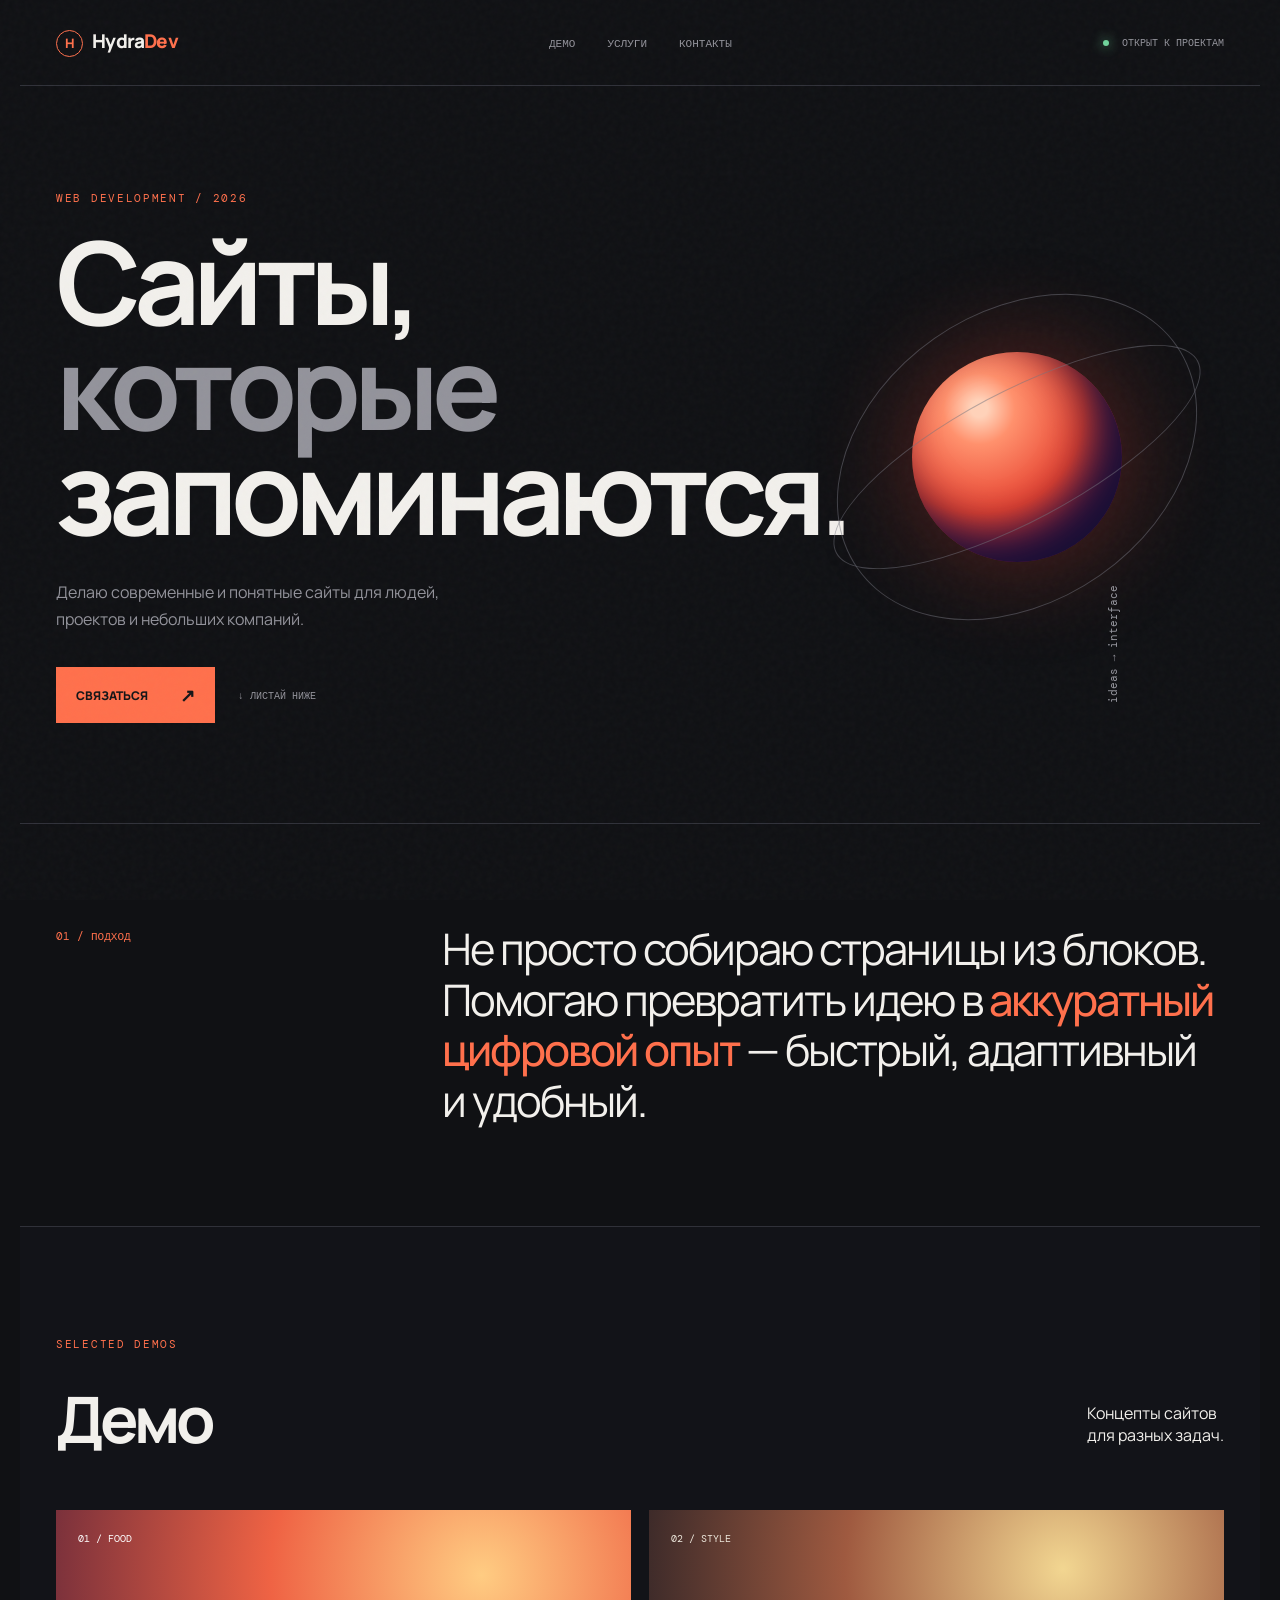
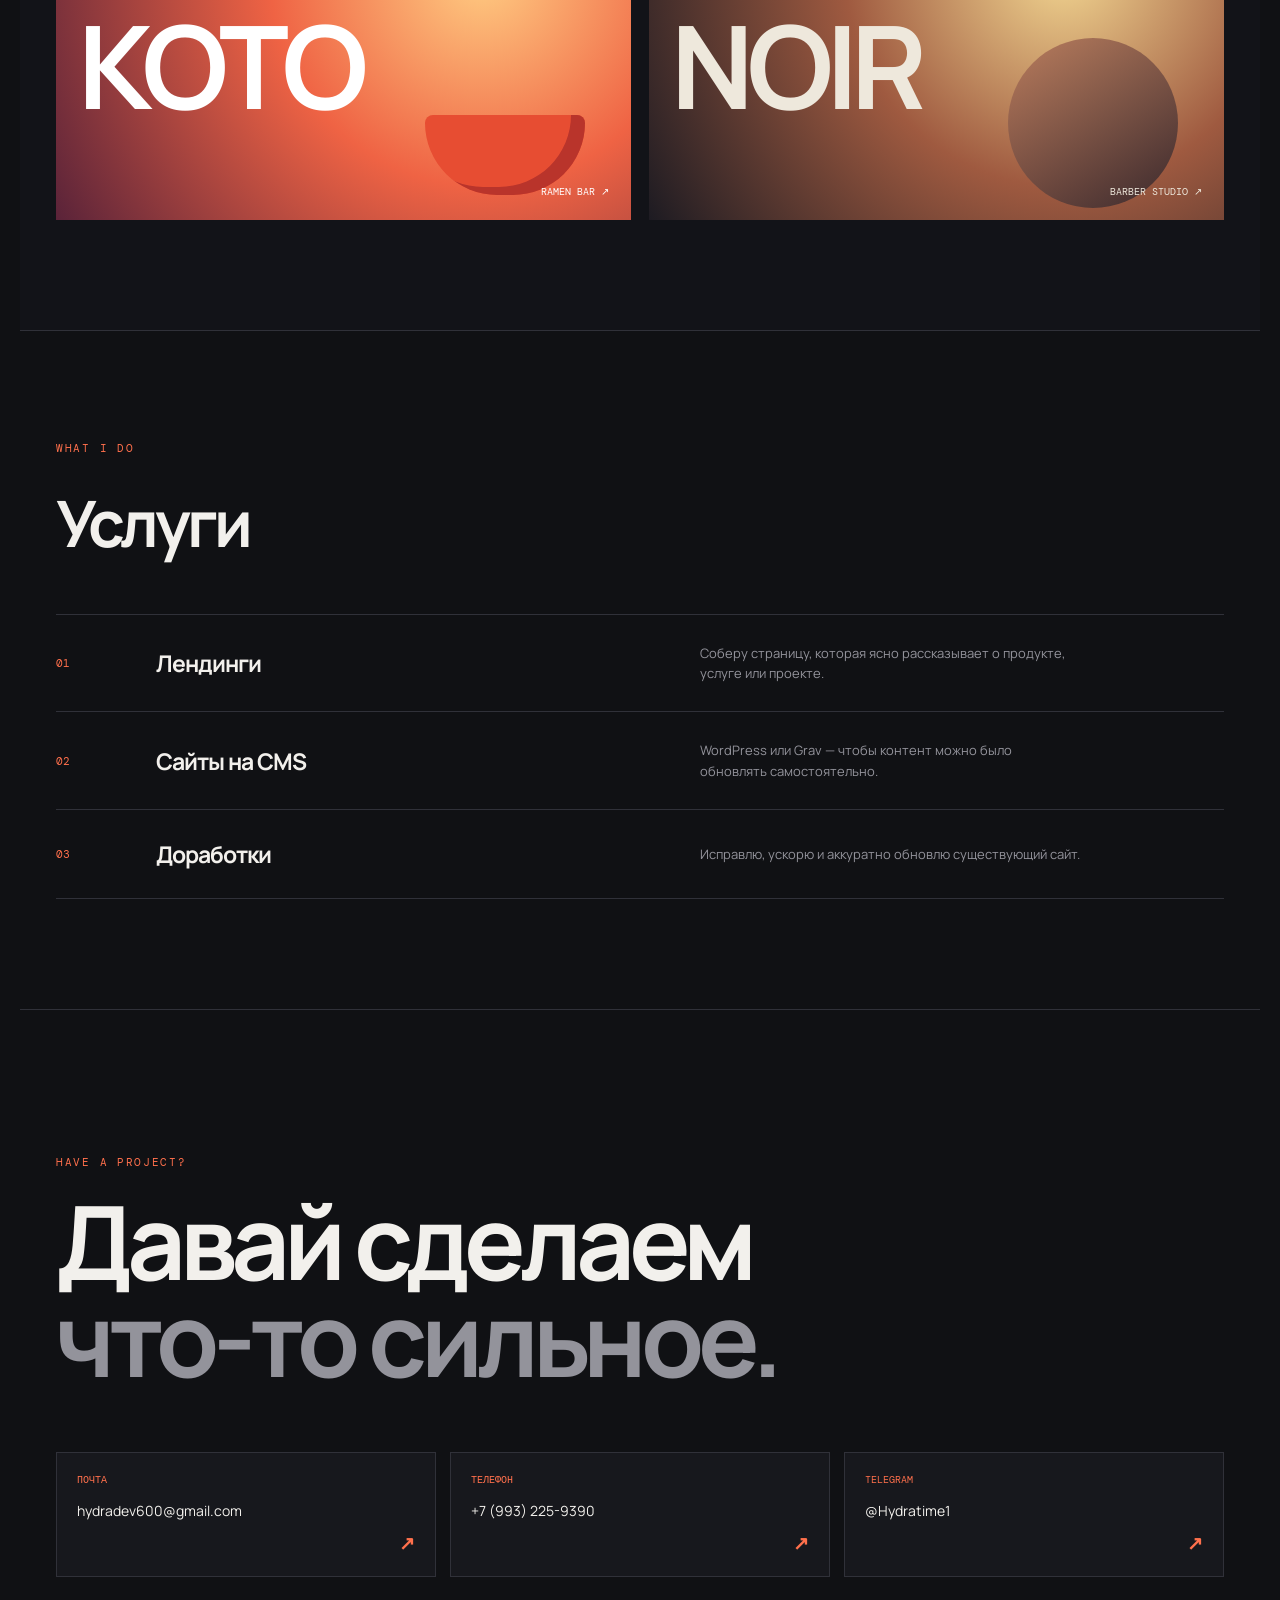
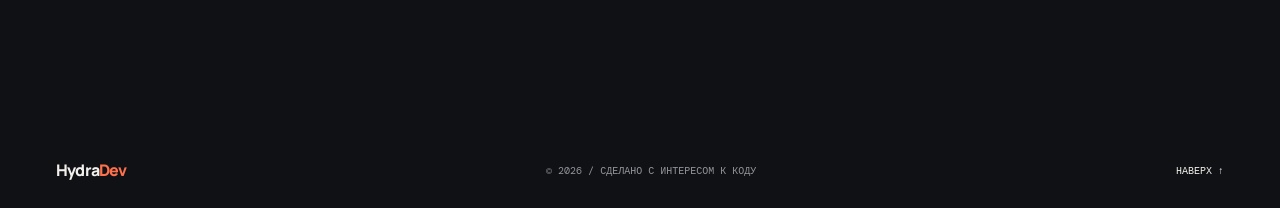
==== commit d2e964fa: "Add NOIR barber studio demo and portfolio links" ====
--- a/index.html
+++ b/index.html
@@ -16,7 +16,7 @@
   <header class="site-header">
     <a class="brand" href="#top" aria-label="HydraDev, на главную"><span class="brand-mark">H</span> Hydra<span>Dev</span></a>
     <nav aria-label="Основная навигация">
-      <a href="#services">Услуги</a><a href="#contacts">Контакты</a>
+      <a href="#demos">Демо</a><a href="#services">Услуги</a><a href="#contacts">Контакты</a>
     </nav>
     <span class="availability"><i></i> открыт к проектам</span>
   </header>
@@ -34,6 +34,8 @@
 
     <section class="intro"><p class="section-number">01 / подход</p><p class="intro-text">Не просто собираю страницы из блоков. Помогаю превратить идею в <strong>аккуратный цифровой опыт</strong> — быстрый, адаптивный и удобный.</p></section>
 
+    <section class="section demos" id="demos"><div class="section-top"><div><p class="eyebrow">Selected demos</p><h2>Демо</h2></div><p class="section-caption">Концепты сайтов<br>для разных задач.</p></div><div class="demo-grid"><a class="demo-card demo-koto" href="demos/koto/" target="_blank" rel="noreferrer"><span>01 / food</span><strong>KOTO</strong><small>Ramen bar ↗</small></a><a class="demo-card demo-noir" href="demos/noir/" target="_blank" rel="noreferrer"><span>02 / style</span><strong>NOIR</strong><small>Barber studio ↗</small></a></div></section>
+
     <section class="section services" id="services"><div class="section-top"><div><p class="eyebrow">What I do</p><h2>Услуги</h2></div></div><div class="service-list"><div><span>01</span><h3>Лендинги</h3><p>Соберу страницу, которая ясно рассказывает о продукте, услуге или проекте.</p></div><div><span>02</span><h3>Сайты на CMS</h3><p>WordPress или Grav — чтобы контент можно было обновлять самостоятельно.</p></div><div><span>03</span><h3>Доработки</h3><p>Исправлю, ускорю и аккуратно обновлю существующий сайт.</p></div></div></section>
 
     <section class="contact" id="contacts"><p class="eyebrow">Have a project?</p><h2>Давай сделаем<br><em>что-то сильное.</em></h2><div class="contact-grid"><a href="mailto:hydradev600@gmail.com"><small>Почта</small><span>hydradev600@gmail.com</span><b>↗</b></a><a href="tel:+79932259390"><small>Телефон</small><span>+7 (993) 225-9390</span><b>↗</b></a><a href="https://t.me/Hydratime1" target="_blank" rel="noreferrer"><small>Telegram</small><span>@Hydratime1</span><b>↗</b></a></div></section>
--- a/styles.css
+++ b/styles.css
@@ -1,2 +1,3 @@
-:root{--bg:#101114;--surface:#17181d;--text:#f2f0ec;--muted:#93939b;--line:#303139;--accent:#ff704c;--blue:#9cc6ff;--violet:#bca8ff}*{box-sizing:border-box}html{scroll-behavior:smooth}body{margin:0;background:var(--bg);color:var(--text);font-family:Manrope,Arial,sans-serif}body:before{content:"";position:fixed;inset:0;pointer-events:none;opacity:.035;background-image:url("data:image/svg+xml,%3Csvg viewBox='0 0 180 180' xmlns='http://www.w3.org/2000/svg'%3E%3Cfilter id='n'%3E%3CfeTurbulence type='fractalNoise' baseFrequency='.9' numOctaves='4' stitchTiles='stitch'/%3E%3C/filter%3E%3Crect width='100%25' height='100%25' filter='url(%23n)' opacity='.8'/%3E%3C/svg%3E")}a{color:inherit;text-decoration:none}.site-header,main,footer{max-width:1240px;margin:auto}.site-header{height:86px;padding:0 36px;display:flex;align-items:center;justify-content:space-between;border-bottom:1px solid var(--line)}.brand{font-size:19px;font-weight:800;letter-spacing:-.8px}.brand span{color:var(--accent)}.brand-mark{display:inline-grid;place-items:center;width:27px;height:27px;margin-right:6px;border:1px solid var(--accent);border-radius:50%;color:var(--accent);font-size:13px}.site-header nav{display:flex;gap:32px;font:11px 'DM Mono',monospace;color:var(--muted);text-transform:uppercase}.site-header nav a:hover,footer a:hover{color:var(--accent)}.availability{font:10px 'DM Mono',monospace;color:var(--muted);text-transform:uppercase}.availability i{display:inline-block;width:6px;height:6px;margin-right:7px;border-radius:50%;background:#70d49c;box-shadow:0 0 12px #70d49c}.hero{min-height:670px;padding:105px 36px 100px;display:grid;grid-template-columns:1.1fr .9fr;align-items:center;border-bottom:1px solid var(--line);overflow:hidden}.eyebrow{margin:0 0 24px;color:var(--accent);font:11px 'DM Mono',monospace;letter-spacing:1.7px;text-transform:uppercase}.hero h1{margin:0;font-size:clamp(62px,9vw,128px);line-height:.91;letter-spacing:-7px;font-weight:700}.hero h1 em,.contact h2 em{font-style:normal;color:var(--muted)}.lead{max-width:410px;margin:36px 0 35px;color:var(--muted);font-size:16px;line-height:1.65}.hero-actions{display:flex;align-items:center;gap:23px}.button{display:inline-flex;gap:32px;align-items:center;padding:16px 20px;background:var(--accent);color:#151517;font-size:12px;font-weight:800;text-transform:uppercase}.button span{font-size:18px}.scroll-note{color:var(--muted);font:10px 'DM Mono',monospace;text-transform:uppercase}.hero-art{height:440px;position:relative;display:grid;place-items:center}.orb{width:210px;height:210px;border-radius:50%;background:radial-gradient(circle at 32% 27%,#ffd2b9 0 4%,#ff916d 17%,#e84331 50%,#791a45 75%,#221629 100%);box-shadow:0 0 100px #e8433159, inset -25px -25px 45px #170f35}.orbit{position:absolute;border:1px solid #74757e80;border-radius:50%;transform:rotate(-28deg)}.orbit-one{width:410px;height:130px}.orbit-two{width:290px;height:390px;transform:rotate(55deg)}.art-label{position:absolute;right:4%;bottom:6%;font:11px 'DM Mono',monospace;color:var(--muted);transform:rotate(-90deg)}.intro{padding:100px 36px;display:grid;grid-template-columns:1fr 2.2fr;gap:30px;border-bottom:1px solid var(--line)}.section-number{margin:5px 0;color:var(--accent);font:11px 'DM Mono',monospace;text-transform:uppercase}.intro-text{max-width:780px;margin:0;font-size:clamp(25px,3.4vw,46px);line-height:1.16;letter-spacing:-2px}.intro-text strong{color:var(--accent);font-weight:500}.section{padding:110px 36px;border-bottom:1px solid var(--line)}.section-top{display:flex;justify-content:space-between;align-items:end;margin-bottom:48px}.section-top h2{margin:0;font-size:64px;letter-spacing:-4px}.service-list{border-top:1px solid var(--line)}.service-list>div{display:grid;grid-template-columns:80px 1fr 1fr;gap:20px;align-items:center;padding:28px 0;border-bottom:1px solid var(--line)}.service-list span{color:var(--accent);font:11px 'DM Mono',monospace}.service-list h3{margin:0;font-size:23px;letter-spacing:-1px}.service-list p{max-width:380px;margin:0;color:var(--muted);font-size:13px;line-height:1.55}.contact{padding:145px 36px 155px}.contact h2{margin:0 0 65px;font-size:clamp(54px,8vw,110px);line-height:.95;letter-spacing:-6px}.contact-grid{display:grid;grid-template-columns:repeat(3,1fr);gap:14px}.contact-grid a{min-height:125px;padding:20px;background:var(--surface);border:1px solid var(--line);display:flex;flex-direction:column;transition:transform .2s,border-color .2s}.contact-grid a:hover{border-color:var(--accent);transform:translateY(-5px)}.contact-grid small{color:var(--accent);font:10px 'DM Mono',monospace;text-transform:uppercase}.contact-grid span{margin-top:auto;font-size:14px;word-break:break-word}.contact-grid b{align-self:end;margin-top:10px;color:var(--accent);font-size:19px}footer{padding:27px 36px;display:flex;justify-content:space-between;align-items:center;color:var(--muted);font:10px 'DM Mono',monospace;text-transform:uppercase}footer .brand{color:var(--text);font:800 16px Manrope;text-transform:none}footer a{color:var(--text)}@media(max-width:760px){.site-header{height:auto;padding:22px 20px;flex-wrap:wrap;gap:18px}.site-header nav{order:3;width:100%;justify-content:space-between}.availability{display:none}.hero{display:block;padding:83px 20px 100px;min-height:auto}.hero h1{font-size:clamp(59px,17vw,100px);letter-spacing:-5px}.hero-art{height:330px;margin-top:35px}.orb{width:160px;height:160px}.orbit-one{width:310px;height:105px}.orbit-two{height:290px;width:215px}.intro,.section,.contact{padding-left:20px;padding-right:20px}.intro{display:block}.intro-text{margin-top:25px}.section{padding-top:83px;padding-bottom:83px}.section-top{display:block}.section-top h2{margin-top:15px;font-size:55px}.service-list>div{grid-template-columns:42px 1fr}.service-list p{grid-column:2}.contact{padding-top:95px;padding-bottom:105px}.contact h2{letter-spacing:-4px;margin-bottom:47px}.contact-grid{grid-template-columns:1fr}.contact-grid a{min-height:105px}footer{padding:24px 20px;display:grid;gap:14px}}
+:root{--bg:#101114;--surface:#17181d;--text:#f2f0ec;--muted:#93939b;--line:#303139;--accent:#ff704c;--blue:#9cc6ff;--violet:#bca8ff}*{box-sizing:border-box}html{scroll-behavior:smooth}body{margin:0;background:var(--bg);color:var(--text);font-family:Manrope,Arial,sans-serif}body:before{content:"";position:fixed;inset:0;pointer-events:none;opacity:.035;background-image:url("data:image/svg+xml,%3Csvg viewBox='0 0 180 180' xmlns='http://www.w3.org/2000/svg'%3E%3Cfilter id='n'%3E%3CfeTurbulence type='fractalNoise' baseFrequency='.9' numOctaves='4' stitchTiles='stitch'/%3E%3C/filter%3E%3Crect width='100%25' height='100%25' filter='url(%23n)' opacity='.8'/%3E%3C/svg%3E")}a{color:inherit;text-decoration:none}.site-header,main,footer{max-width:1240px;margin:auto}.site-header{height:86px;padding:0 36px;display:flex;align-items:center;justify-content:space-between;border-bottom:1px solid var(--line)}.brand{font-size:19px;font-weight:800;letter-spacing:-.8px}.brand span{color:var(--accent)}.brand-mark{display:inline-grid;place-items:center;width:27px;height:27px;margin-right:6px;border:1px solid var(--accent);border-radius:50%;color:var(--accent);font-size:13px}.site-header nav{display:flex;gap:32px;font:11px 'DM Mono',monospace;color:var(--muted);text-transform:uppercase}.site-header nav a:hover,footer a:hover{color:var(--accent)}.availability{font:10px 'DM Mono',monospace;color:var(--muted);text-transform:uppercase}.availability i{display:inline-block;width:6px;height:6px;margin-right:7px;border-radius:50%;background:#70d49c;box-shadow:0 0 12px #70d49c}.hero{min-height:670px;padding:105px 36px 100px;display:grid;grid-template-columns:1.1fr .9fr;align-items:center;border-bottom:1px solid var(--line);overflow:hidden}.eyebrow{margin:0 0 24px;color:var(--accent);font:11px 'DM Mono',monospace;letter-spacing:1.7px;text-transform:uppercase}.hero h1{margin:0;font-size:clamp(62px,9vw,128px);line-height:.91;letter-spacing:-7px;font-weight:700}.hero h1 em,.contact h2 em{font-style:normal;color:var(--muted)}.lead{max-width:410px;margin:36px 0 35px;color:var(--muted);font-size:16px;line-height:1.65}.hero-actions{display:flex;align-items:center;gap:23px}.button{display:inline-flex;gap:32px;align-items:center;padding:16px 20px;background:var(--accent);color:#151517;font-size:12px;font-weight:800;text-transform:uppercase}.button span{font-size:18px}.scroll-note{color:var(--muted);font:10px 'DM Mono',monospace;text-transform:uppercase}.hero-art{height:440px;position:relative;display:grid;place-items:center}.orb{width:210px;height:210px;border-radius:50%;background:radial-gradient(circle at 32% 27%,#ffd2b9 0 4%,#ff916d 17%,#e84331 50%,#791a45 75%,#221629 100%);box-shadow:0 0 100px #e8433159, inset -25px -25px 45px #170f35}.orbit{position:absolute;border:1px solid #74757e80;border-radius:50%;transform:rotate(-28deg)}.orbit-one{width:410px;height:130px}.orbit-two{width:290px;height:390px;transform:rotate(55deg)}.art-label{position:absolute;right:4%;bottom:6%;font:11px 'DM Mono',monospace;color:var(--muted);transform:rotate(-90deg)}.intro{padding:100px 36px;display:grid;grid-template-columns:1fr 2.2fr;gap:30px;border-bottom:1px solid var(--line)}.section-number{margin:5px 0;color:var(--accent);font:11px 'DM Mono',monospace;text-transform:uppercase}.intro-text{max-width:780px;margin:0;font-size:clamp(25px,3.4vw,46px);line-height:1.16;letter-spacing:-2px}.intro-text strong{color:var(--accent);font-weight:500}.section{padding:110px 36px;border-bottom:1px solid var(--line)}.section-top{display:flex;justify-content:space-between;align-items:end;margin-bottom:48px}.section-top h2{margin:0;font-size:64px;letter-spacing:-4px}.demos{background:#121318}.demo-grid{display:grid;grid-template-columns:1fr 1fr;gap:18px}.demo-card{min-height:310px;padding:22px;display:flex;flex-direction:column;position:relative;overflow:hidden;transition:transform .25s}.demo-card:hover{transform:translateY(-7px)}.demo-card span,.demo-card small{position:relative;z-index:1;font:10px 'DM Mono',monospace;text-transform:uppercase}.demo-card strong{position:relative;z-index:1;margin:auto 0;font-size:clamp(60px,9vw,120px);line-height:.8;letter-spacing:-7px}.demo-card small{align-self:flex-end}.demo-koto{background:radial-gradient(circle at 74% 21%,#ffcc82,#ef6344 43%,#5a2339 100%);color:#fff}.demo-koto:after{content:"";position:absolute;width:160px;height:80px;border-radius:10px 10px 90px 90px;background:#e74d32;right:8%;bottom:8%;box-shadow:inset -14px -8px #b9342b}.demo-noir{background:radial-gradient(circle at 72% 19%,#f2d691,#9f5a40 45%,#1d1b22 100%);color:#eee8dc}.demo-noir:after{content:"";position:absolute;width:170px;height:170px;border-radius:50%;right:8%;bottom:4%;background:linear-gradient(145deg,#b8785b,#31252b);opacity:.9}.service-list{border-top:1px solid var(--line)}.service-list>div{display:grid;grid-template-columns:80px 1fr 1fr;gap:20px;align-items:center;padding:28px 0;border-bottom:1px solid var(--line)}.service-list span{color:var(--accent);font:11px 'DM Mono',monospace}.service-list h3{margin:0;font-size:23px;letter-spacing:-1px}.service-list p{max-width:380px;margin:0;color:var(--muted);font-size:13px;line-height:1.55}.contact{padding:145px 36px 155px}.contact h2{margin:0 0 65px;font-size:clamp(54px,8vw,110px);line-height:.95;letter-spacing:-6px}.contact-grid{display:grid;grid-template-columns:repeat(3,1fr);gap:14px}.contact-grid a{min-height:125px;padding:20px;background:var(--surface);border:1px solid var(--line);display:flex;flex-direction:column;transition:transform .2s,border-color .2s}.contact-grid a:hover{border-color:var(--accent);transform:translateY(-5px)}.contact-grid small{color:var(--accent);font:10px 'DM Mono',monospace;text-transform:uppercase}.contact-grid span{margin-top:auto;font-size:14px;word-break:break-word}.contact-grid b{align-self:end;margin-top:10px;color:var(--accent);font-size:19px}footer{padding:27px 36px;display:flex;justify-content:space-between;align-items:center;color:var(--muted);font:10px 'DM Mono',monospace;text-transform:uppercase}footer .brand{color:var(--text);font:800 16px Manrope;text-transform:none}footer a{color:var(--text)}@media(max-width:760px){.site-header{height:auto;padding:22px 20px;flex-wrap:wrap;gap:18px}.site-header nav{order:3;width:100%;justify-content:space-between}.availability{display:none}.hero{display:block;padding:83px 20px 100px;min-height:auto}.hero h1{font-size:clamp(59px,17vw,100px);letter-spacing:-5px}.hero-art{height:330px;margin-top:35px}.orb{width:160px;height:160px}.orbit-one{width:310px;height:105px}.orbit-two{height:290px;width:215px}.intro,.section,.contact{padding-left:20px;padding-right:20px}.intro{display:block}.intro-text{margin-top:25px}.section{padding-top:83px;padding-bottom:83px}.section-top{display:block}.section-top h2{margin-top:15px;font-size:55px}.demo-grid{grid-template-columns:1fr}.demo-card{min-height:250px}.demo-card strong{font-size:82px}.service-list>div{grid-template-columns:42px 1fr}.service-list p{grid-column:2}.contact{padding-top:95px;padding-bottom:105px}.contact h2{letter-spacing:-4px;margin-bottom:47px}.contact-grid{grid-template-columns:1fr}.contact-grid a{min-height:105px}footer{padding:24px 20px;display:grid;gap:14px}}
 
+
